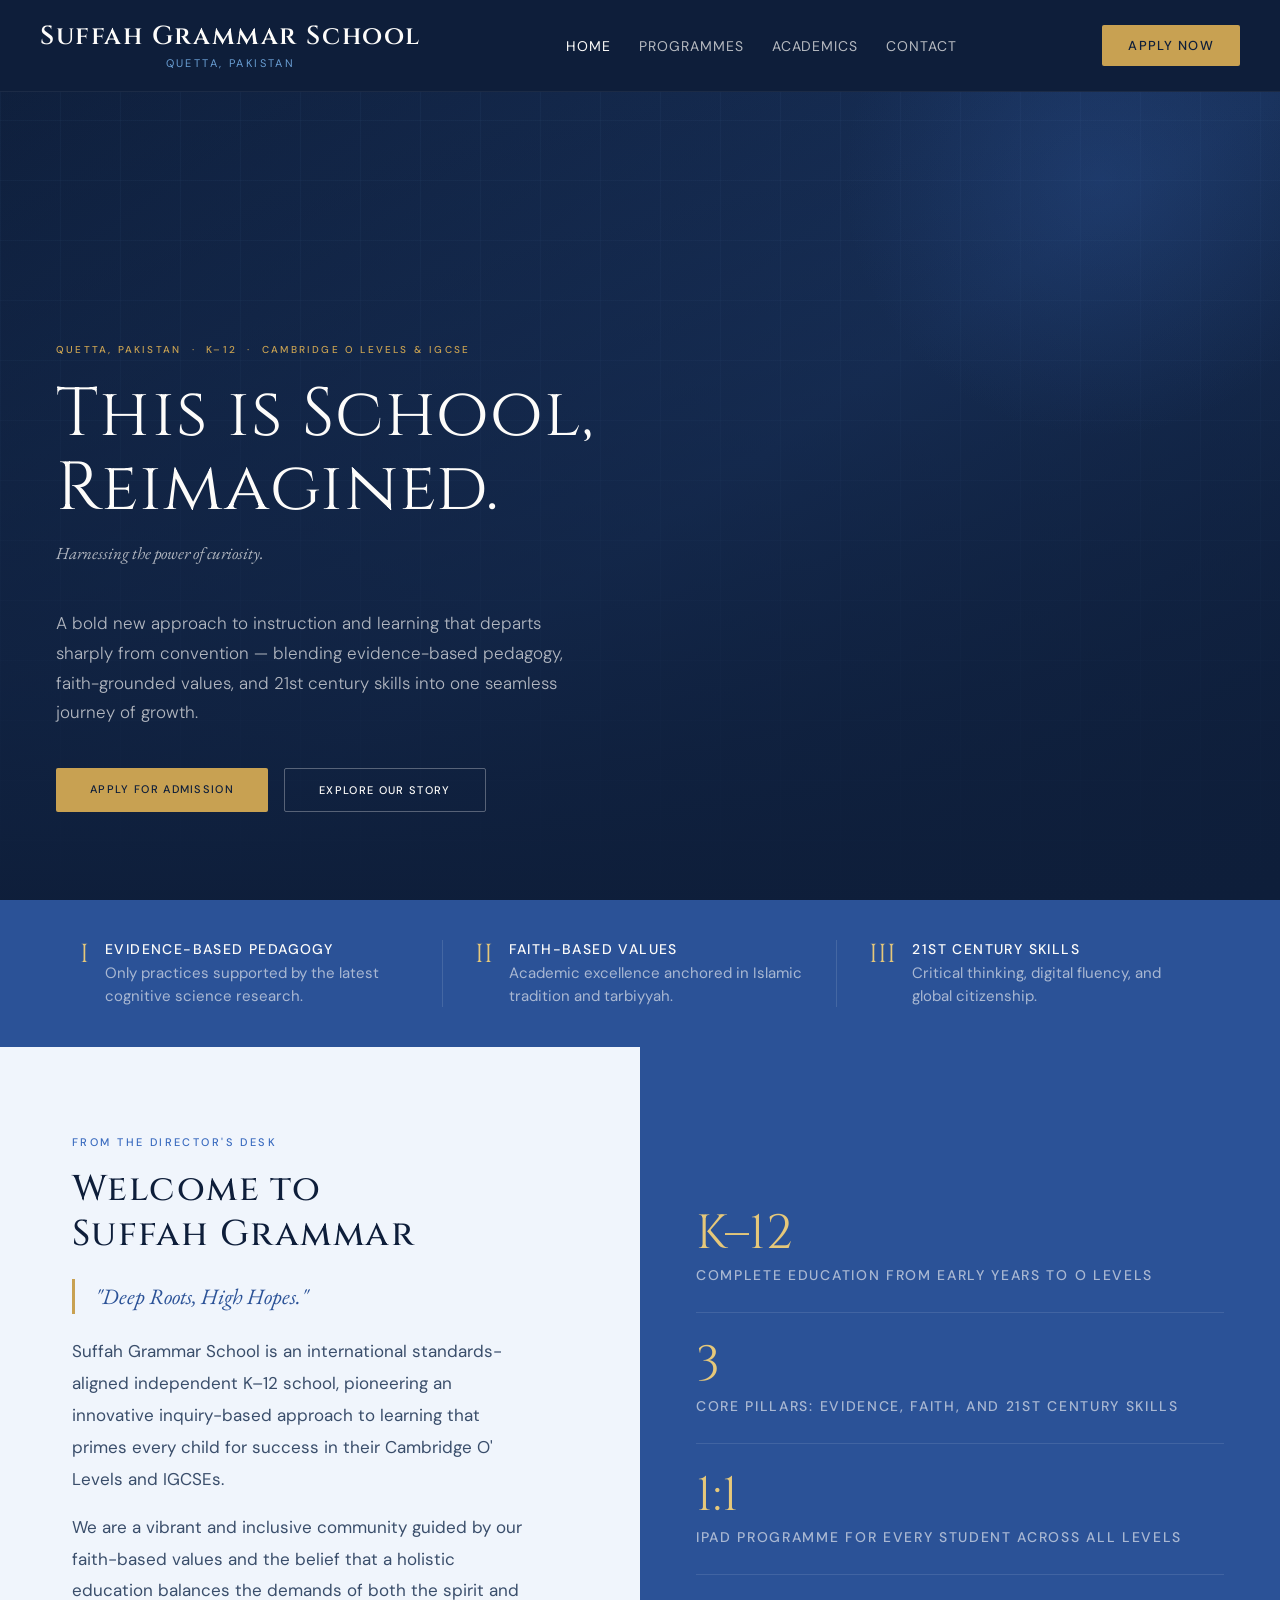
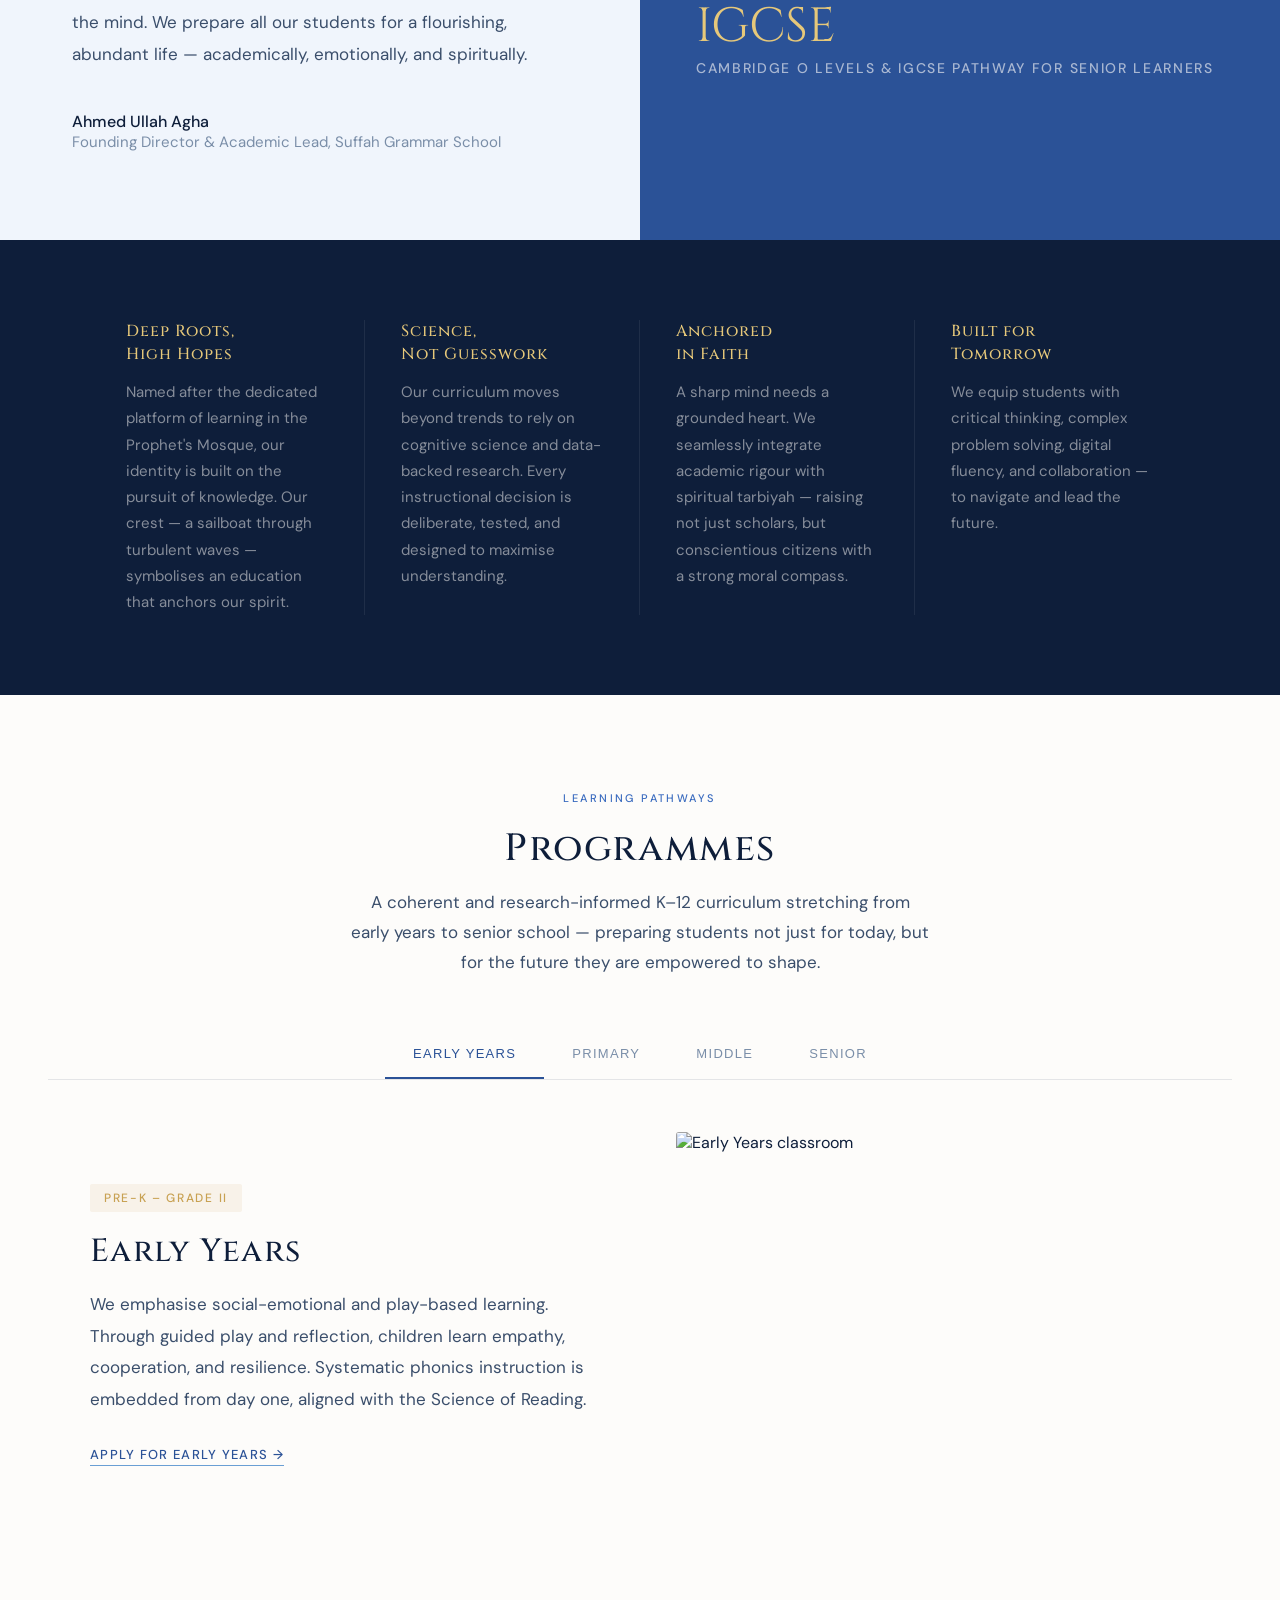
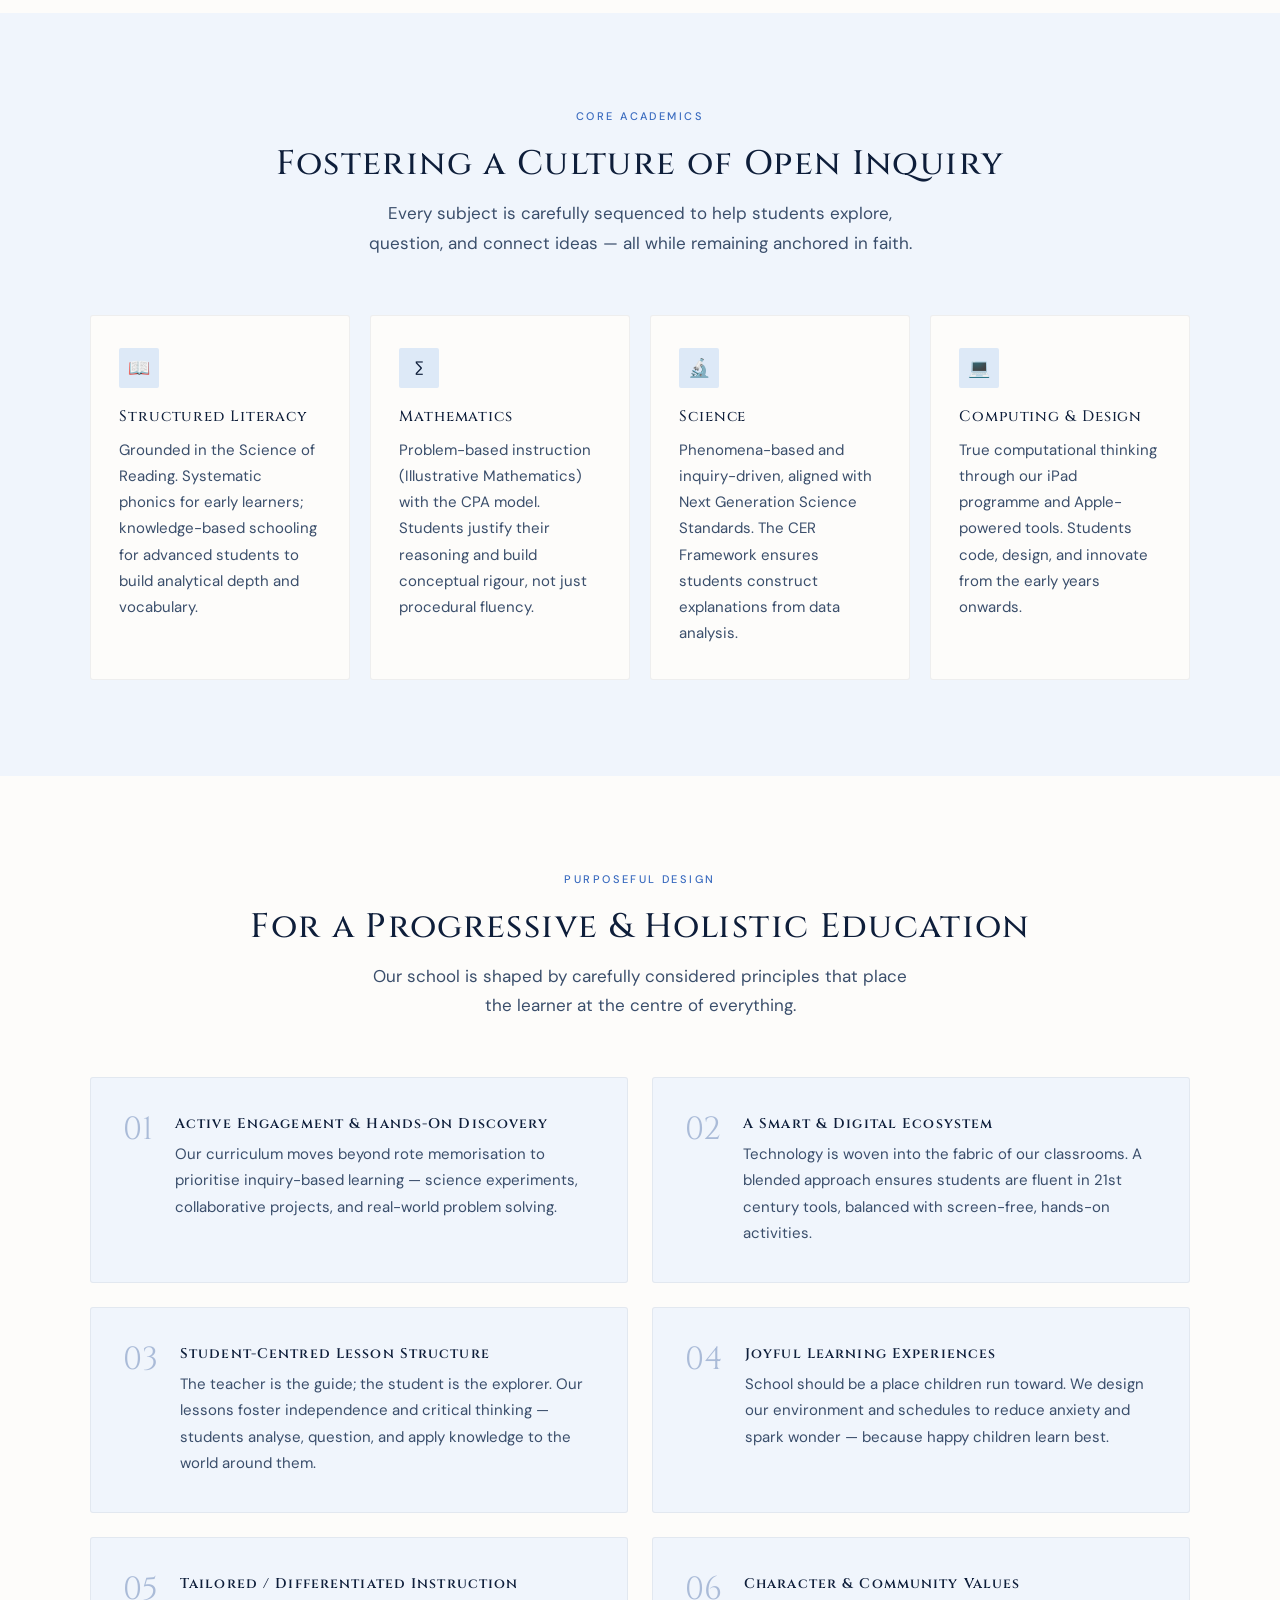
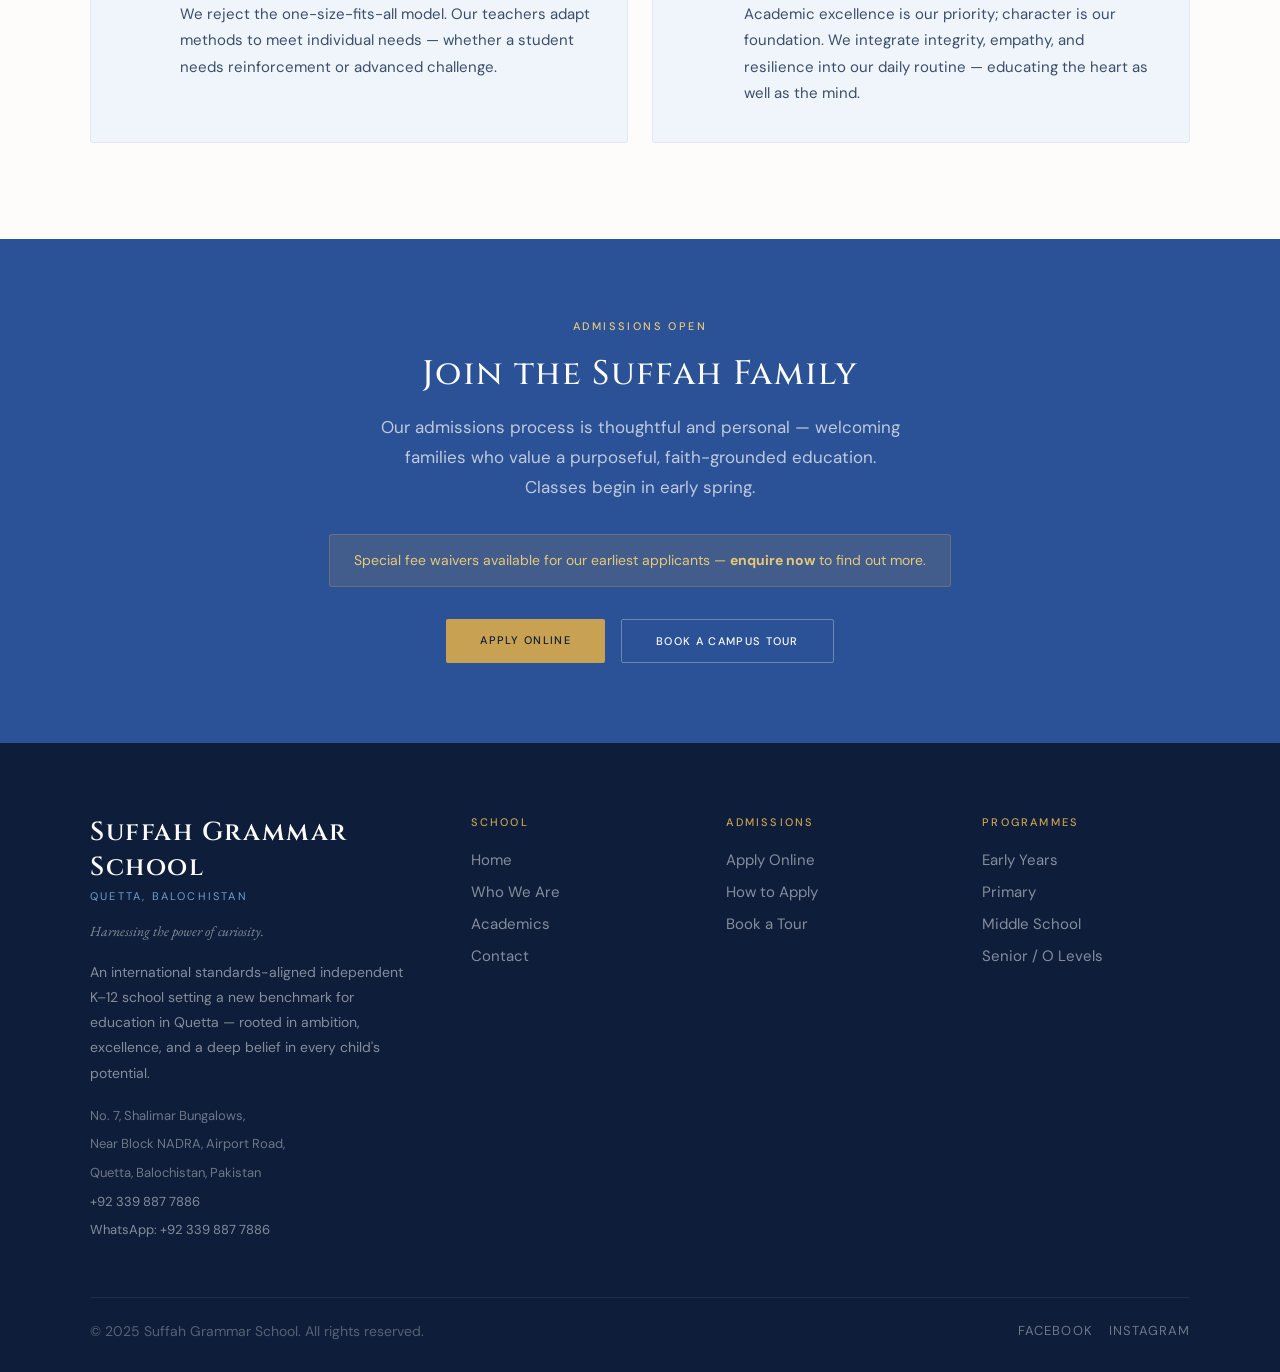
==== index.html @ dab0061e "Add files via upload" ====
<!DOCTYPE html>
<html lang="en">
<head>
  <meta charset="UTF-8"/>
  <meta name="viewport" content="width=device-width, initial-scale=1.0"/>
  <title>Suffah Grammar School | Harnessing the Power of Curiosity</title>
  <link rel="icon" type="image/png" href="images/crest_blue.png"/>
  <link rel="preconnect" href="https://fonts.googleapis.com">
  <link href="https://fonts.googleapis.com/css2?family=Cinzel:wght@400;500;600&family=EB+Garamond:ital,wght@0,400;0,500;1,400&family=DM+Sans:wght@300;400;500&display=swap" rel="stylesheet">
  <style>
    *,*::before,*::after{box-sizing:border-box;margin:0;padding:0}
    :root{
      --navy:#0e1e3a;--blue-dark:#1a3460;--blue-mid:#2b5297;--blue:#3a6bbf;
      --blue-light:#6a9fd4;--blue-pale:#dde9f7;--blue-faint:#f0f5fc;
      --cream:#f7f5f0;--warm-white:#fdfcfa;--text-dark:#0e1e3a;
      --text-mid:#3a4e6b;--text-light:#7a8ea8;--gold:#c8a152;--gold-light:#e6c87a;
      --trajan:'Cinzel',Georgia,serif;--serif:'EB Garamond',Georgia,serif;--sans:'DM Sans',sans-serif;
    }
    html{scroll-behavior:smooth}
    body{font-family:var(--sans);background:var(--warm-white);color:var(--text-dark);overflow-x:hidden}

    /* ── NAV ── */
    nav{
      position:fixed;top:0;left:0;right:0;z-index:200;
      display:flex;align-items:center;justify-content:space-between;
      padding:0 40px;height:92px;
      background:var(--navy);
      border-bottom:1px solid rgba(255,255,255,0.06);
      transition:box-shadow .3s;
    }
    nav.scrolled{box-shadow:0 4px 32px rgba(14,30,58,0.5)}
    .nav-logo{display:flex;align-items:center;text-decoration:none;flex-direction:column;justify-content:center}
    .nav-logo-main{font-family:var(--trajan);font-size:26px;font-weight:600;color:var(--warm-white);letter-spacing:.06em;line-height:1.2}
    .nav-logo-sub{font-family:var(--sans);font-size:11px;font-weight:400;letter-spacing:.22em;text-transform:uppercase;color:var(--blue-light);margin-top:4px}
    .nav-links{display:flex;gap:28px;list-style:none;align-items:center}
    .nav-links a{
      font-size:14px;font-weight:400;letter-spacing:.07em;text-transform:uppercase;
      color:rgba(253,252,250,.7);text-decoration:none;transition:color .2s;
    }
    .nav-links a:hover,.nav-links a.active{color:var(--warm-white)}
    .nav-cta{
      font-size:13px;font-weight:500;letter-spacing:.1em;text-transform:uppercase;
      color:var(--navy);background:var(--gold);padding:12px 26px;
      border-radius:2px;text-decoration:none;transition:background .2s;white-space:nowrap;
    }
    .nav-cta:hover{background:var(--gold-light)}
    .hamburger{display:none;flex-direction:column;gap:5px;cursor:pointer;background:none;border:none;padding:4px}
    .hamburger span{display:block;width:24px;height:1.5px;background:var(--warm-white);transition:all .3s}
    .mobile-menu{
      display:none;position:fixed;top:92px;left:0;right:0;z-index:199;
      background:var(--navy);border-top:1px solid rgba(255,255,255,0.08);
      padding:24px 32px;flex-direction:column;gap:0;
    }
    .mobile-menu.open{display:flex}
    .mobile-menu a{
      font-size:16px;letter-spacing:.08em;text-transform:uppercase;
      color:rgba(253,252,250,.75);text-decoration:none;padding:14px 0;
      border-bottom:1px solid rgba(255,255,255,0.06);transition:color .2s;
    }
    .mobile-menu a:last-child{border-bottom:none;margin-top:16px;color:var(--gold)}
    .mobile-menu a:hover{color:var(--warm-white)}

    /* ── HERO ── */
    .hero{
      height:100vh;min-height:640px;position:relative;
      display:flex;align-items:flex-end;padding:0 56px 88px;
      background:linear-gradient(145deg, #0e1e3a 0%, #1a3460 55%, #0e1e3a 100%);
      overflow:hidden;
    }
    .hero-bg{ display:none; }
    .hero-overlay{
      position:absolute;inset:0;
      background:linear-gradient(to top,rgba(14,30,58,.98) 0%,rgba(14,30,58,.4) 60%,rgba(14,30,58,.1) 100%);
    }
    /* Subtle grid texture replacing the photo */
    .hero::before{
      content:'';position:absolute;inset:0;
      background-image:
        linear-gradient(rgba(106,159,212,.06) 1px, transparent 1px),
        linear-gradient(90deg, rgba(106,159,212,.06) 1px, transparent 1px);
      background-size:60px 60px;
      pointer-events:none;
    }
    .hero-accent{
      position:absolute;top:-80px;right:-80px;width:520px;height:520px;border-radius:50%;
      background:radial-gradient(circle,rgba(58,107,191,.2) 0%,transparent 70%);pointer-events:none;
    }
    .hero-content{position:relative;z-index:2;max-width:820px}
    .hero-tag{
      font-size:10px;font-weight:500;letter-spacing:.22em;text-transform:uppercase;
      color:var(--gold);margin-bottom:22px;display:block;
    }
    .hero h1{
      font-family:var(--trajan);font-size:clamp(34px,6vw,68px);font-weight:400;
      line-height:1.1;color:var(--warm-white);margin-bottom:12px;letter-spacing:.02em;
    }
    .hero-sub{
      font-family:var(--serif);font-size:clamp(17px,2.2vw,24px);
      font-style:italic;color:var(--gold-light);margin-bottom:22px;
    }
    .hero p{
      font-size:17px;font-weight:300;line-height:1.75;
      color:rgba(253,252,250,.68);max-width:520px;margin-bottom:40px;
    }
    .hero-btns{display:flex;gap:16px;flex-wrap:wrap}
    .btn-gold{
      display:inline-block;font-size:11px;font-weight:500;letter-spacing:.12em;text-transform:uppercase;
      color:var(--navy);background:var(--gold);padding:14px 34px;border-radius:2px;
      text-decoration:none;transition:background .2s;
    }
    .btn-gold:hover{background:var(--gold-light)}
    .btn-outline{
      display:inline-block;font-size:11px;font-weight:500;letter-spacing:.12em;text-transform:uppercase;
      color:var(--warm-white);border:1px solid rgba(253,252,250,.3);
      padding:14px 34px;border-radius:2px;text-decoration:none;transition:all .2s;
    }
    .btn-outline:hover{border-color:var(--warm-white);background:rgba(253,252,250,.06)}

    /* ── PILLARS ── */
    .pillars{background:var(--blue-mid);padding:40px 48px;display:grid;grid-template-columns:repeat(3,1fr)}
    .pillar{display:flex;align-items:flex-start;gap:16px;padding:0 32px;border-right:1px solid rgba(255,255,255,.12)}
    .pillar:last-child{border-right:none}
    .pillar-num{font-family:var(--trajan);font-size:26px;color:var(--gold-light);line-height:1;flex-shrink:0;margin-top:2px}
    .pillar-text h4{font-size:14px;font-weight:500;letter-spacing:.1em;text-transform:uppercase;color:var(--warm-white);margin-bottom:4px}
    .pillar-text p{font-size:15px;color:rgba(253,252,250,.6);line-height:1.5}

    /* ── WELCOME ── */
    .welcome{display:grid;grid-template-columns:1fr 1fr}
    .welcome-text{background:var(--blue-faint);padding:88px 72px;display:flex;flex-direction:column;justify-content:center}
    .section-label{font-size:11px;letter-spacing:.22em;text-transform:uppercase;color:var(--blue);font-weight:500;margin-bottom:18px;display:block}
    .welcome-text h2{font-family:var(--trajan);font-size:clamp(22px,2.8vw,36px);font-weight:500;line-height:1.25;color:var(--navy);margin-bottom:22px;letter-spacing:.04em}
    .welcome-text blockquote{font-family:var(--serif);font-size:22px;font-style:italic;color:var(--blue-mid);line-height:1.6;border-left:3px solid var(--gold);padding-left:20px;margin-bottom:22px}
    .welcome-text p{font-size:17px;line-height:1.88;color:var(--text-mid);max-width:460px;margin-bottom:16px}
    .sig{margin-top:24px;font-size:15px;color:var(--text-light)}
    .sig strong{color:var(--navy);font-weight:500;display:block;font-size:16px}
    .welcome-img{
      background: var(--blue-mid);
      min-height:520px;
      display:flex;flex-direction:column;justify-content:center;padding:72px 56px;
      gap:0;
    }
    .welcome-stat{padding:28px 0;border-bottom:1px solid rgba(255,255,255,.1)}
    .welcome-stat:last-child{border-bottom:none}
    .welcome-stat-num{font-family:var(--trajan);font-size:48px;font-weight:400;color:var(--gold-light);line-height:1;margin-bottom:8px}
    .welcome-stat-label{font-size:14px;letter-spacing:.12em;text-transform:uppercase;font-weight:500;color:rgba(253,252,250,.6)}

    /* ── VISION ── */
    .vision-strip{background:var(--navy);padding:80px 48px}
    .vision-inner{max-width:1100px;margin:0 auto;display:grid;grid-template-columns:repeat(4,1fr)}
    .vision-card{padding:0 36px;border-right:1px solid rgba(255,255,255,.07)}
    .vision-card:last-child{border-right:none}
    .vision-card h3{font-family:var(--trajan);font-size:16px;font-weight:500;color:var(--gold-light);letter-spacing:.06em;margin-bottom:14px;line-height:1.4}
    .vision-card p{font-size:15px;color:rgba(253,252,250,.5);line-height:1.75}

    /* ── PROGRAMMES ── */
    .programmes{background:var(--warm-white);padding:96px 48px}
    .programmes-header{text-align:center;margin-bottom:52px}
    .programmes-header h2{font-family:var(--trajan);font-size:clamp(24px,3.5vw,38px);font-weight:500;color:var(--navy);margin-bottom:14px;letter-spacing:.04em}
    .programmes-header p{font-size:17px;color:var(--text-mid);max-width:580px;margin:0 auto;line-height:1.75}
    .prog-tabs{display:flex;justify-content:center;margin-bottom:52px;border-bottom:1px solid rgba(14,30,58,.1)}
    .prog-tab{
      font-size:13px;letter-spacing:.1em;text-transform:uppercase;font-weight:500;
      padding:16px 28px;cursor:pointer;color:var(--text-light);
      border-bottom:2px solid transparent;transition:all .2s;
      background:none;border-top:none;border-left:none;border-right:none;
    }
    .prog-tab:hover{color:var(--blue-mid)}
    .prog-tab.active{color:var(--blue-mid);border-bottom-color:var(--blue-mid)}
    .prog-panels{max-width:1100px;margin:0 auto}
    .prog-panel{display:none;grid-template-columns:1fr 1fr;gap:72px;align-items:center}
    .prog-panel.active{display:grid;animation:fadeIn .4s ease}
    @keyframes fadeIn{from{opacity:0;transform:translateY(14px)}to{opacity:1;transform:none}}
    .age-tag{display:inline-block;font-size:12px;letter-spacing:.14em;text-transform:uppercase;color:var(--gold);font-weight:500;background:rgba(200,161,82,.1);padding:6px 14px;border-radius:2px;margin-bottom:18px}
    .prog-info h3{font-family:var(--trajan);font-size:32px;font-weight:500;color:var(--navy);margin-bottom:16px;letter-spacing:.04em}
    .prog-info p{font-size:17px;line-height:1.85;color:var(--text-mid);margin-bottom:28px}
    .prog-info a{font-size:13px;letter-spacing:.1em;text-transform:uppercase;font-weight:500;color:var(--blue-mid);text-decoration:none;border-bottom:1px solid var(--blue-light);padding-bottom:2px;transition:color .2s}
    .prog-info a:hover{color:var(--navy)}
    .prog-img{border-radius:3px;overflow:hidden;aspect-ratio:4/3}
    .prog-img img{width:100%;height:100%;object-fit:cover;transition:transform .6s}
    .prog-img:hover img{transform:scale(1.04)}

    /* ── ACADEMICS ── */
    .academics{background:var(--blue-faint);padding:96px 48px}
    .section-header{text-align:center;margin-bottom:56px}
    .section-header h2{font-family:var(--trajan);font-size:clamp(22px,3vw,34px);font-weight:500;color:var(--navy);margin-bottom:12px;letter-spacing:.04em}
    .section-header p{font-size:17px;color:var(--text-mid);max-width:560px;margin:0 auto;line-height:1.75}
    .acad-grid{display:grid;grid-template-columns:repeat(4,1fr);gap:20px;max-width:1100px;margin:0 auto}
    .acad-card{background:var(--warm-white);border-radius:3px;padding:32px 28px;border:1px solid rgba(14,30,58,.06);transition:transform .3s,box-shadow .3s}
    .acad-card:hover{transform:translateY(-4px);box-shadow:0 12px 36px rgba(14,30,58,.08)}
    .acad-icon{width:40px;height:40px;border-radius:2px;background:var(--blue-pale);display:flex;align-items:center;justify-content:center;margin-bottom:18px;font-size:18px}
    .acad-card h4{font-family:var(--trajan);font-size:15px;font-weight:500;color:var(--navy);margin-bottom:10px;letter-spacing:.06em}
    .acad-card p{font-size:15px;line-height:1.75;color:var(--text-mid)}

    /* ── DESIGN PILLARS ── */
    .design-pillars{background:var(--warm-white);padding:96px 48px}
    .dp-grid{display:grid;grid-template-columns:repeat(2,1fr);gap:24px;max-width:1100px;margin:0 auto}
    .dp-card{background:var(--blue-faint);border-radius:3px;padding:36px 32px;display:flex;gap:22px;align-items:flex-start;border:1px solid rgba(14,30,58,.06)}
    .dp-num{font-family:var(--trajan);font-size:32px;font-weight:400;color:var(--blue-mid);line-height:1;flex-shrink:0;opacity:.35}
    .dp-card h4{font-family:var(--trajan);font-size:14px;font-weight:600;color:var(--navy);margin-bottom:8px;letter-spacing:.08em}
    .dp-card p{font-size:15px;line-height:1.75;color:var(--text-mid)}

    /* ── ADMISSIONS CTA ── */
    .admissions-cta{background:var(--blue-mid);padding:80px 48px;text-align:center}
    .admissions-cta h2{font-family:var(--trajan);font-size:clamp(22px,3vw,34px);font-weight:500;color:var(--warm-white);margin-bottom:16px;letter-spacing:.04em}
    .admissions-cta p{font-size:17px;color:rgba(253,252,250,.7);max-width:520px;margin:0 auto 32px;line-height:1.75}
    .adm-promo{display:inline-block;background:rgba(200,161,82,.15);border:1px solid rgba(200,161,82,.3);border-radius:3px;padding:14px 24px;margin-bottom:32px;font-size:14px;color:var(--gold-light);line-height:1.6}
    .cta-buttons{display:flex;gap:16px;justify-content:center;flex-wrap:wrap}

    /* ── FOOTER ── */
    footer{background:var(--navy);color:var(--warm-white);padding:72px 48px 32px}
    .footer-top{display:grid;grid-template-columns:1.6fr 1fr 1fr 1fr;gap:48px;max-width:1100px;margin:0 auto 52px}
    .footer-logo{margin-bottom:16px}
    .footer-logo img{height:72px;mix-blend-mode:screen}
    .footer-tagline{font-family:var(--serif);font-size:14px;font-style:italic;color:var(--gold-light);margin-bottom:16px}
    .footer-brand p{font-size:14px;line-height:1.8;color:rgba(253,252,250,.5);margin-bottom:16px}
    .contact-info{font-size:13px;color:rgba(253,252,250,.4);line-height:2.2}
    .contact-info a{color:rgba(253,252,250,.5);text-decoration:none;transition:color .2s}
    .contact-info a:hover{color:var(--warm-white)}
    .footer-col h4{font-size:11px;letter-spacing:.2em;text-transform:uppercase;font-weight:500;color:var(--gold);margin-bottom:20px}
    .footer-col ul{list-style:none}
    .footer-col li{margin-bottom:10px}
    .footer-col a{font-size:15px;color:rgba(253,252,250,.5);text-decoration:none;transition:color .2s}
    .footer-col li{margin-bottom:11px}
    .footer-bottom p{font-size:14px;color:rgba(253,252,250,.3)}
    .footer-col a:hover{color:var(--warm-white)}
    .footer-bottom{max-width:1100px;margin:0 auto;border-top:1px solid rgba(253,252,250,.07);padding-top:24px;display:flex;justify-content:space-between;align-items:center}
    .footer-bottom p{font-size:14px;color:rgba(253,252,250,.3)}
    .social-links{display:flex;gap:16px}
    .social-links a{font-size:13px;letter-spacing:.08em;text-transform:uppercase;color:rgba(253,252,250,.4);text-decoration:none;transition:color .2s}
    .social-links a:hover{color:var(--warm-white)}

    /* ── MOBILE ── */
    @media(max-width:960px){
      nav{padding:0 24px}
      .nav-links,.nav-cta{display:none}
      .hamburger{display:flex}
      .hero{padding:0 28px 64px}
      .pillars{grid-template-columns:1fr;gap:24px;padding:40px 28px}
      .pillar{border-right:none;border-bottom:1px solid rgba(255,255,255,.1);padding:0 0 24px}
      .pillar:last-child{border-bottom:none;padding-bottom:0}
      .welcome{grid-template-columns:1fr}
      .welcome-img{min-height:320px}
      .welcome-text{padding:56px 32px}
      .vision-inner{grid-template-columns:1fr 1fr;gap:32px}
      .vision-card{border-right:none;padding:0;margin-bottom:24px}
      .acad-grid{grid-template-columns:repeat(2,1fr)}
      .dp-grid{grid-template-columns:1fr}
      .prog-panel.active{grid-template-columns:1fr}
      .news-grid{grid-template-columns:1fr}
      .footer-top{grid-template-columns:1fr 1fr;gap:32px}
      .spotlight-header{flex-direction:column;align-items:flex-start;gap:10px}
      .spotlight-header p{text-align:left}
      .programmes,.academics,.design-pillars,.admissions-cta,.spotlight{padding:64px 24px}
    }
    @media(max-width:600px){
      .acad-grid,.vision-inner,.footer-top{grid-template-columns:1fr}
      .hero h1{font-size:34px}
    }
  </style>
</head>
<body>

<nav id="main-nav">
  <a class="nav-logo" href="index.html">
    <span class="nav-logo-main">Suffah Grammar School</span>
    <span class="nav-logo-sub">Quetta, Pakistan</span>
  </a>
  <ul class="nav-links">
    <li><a href="index.html" class="active">Home</a></li>
    <li><a href="index.html#programmes">Programmes</a></li>
    <li><a href="index.html#academics">Academics</a></li>
    <li><a href="contact.html">Contact</a></li>
  </ul>
  <a href="apply.html" class="nav-cta">Apply Now</a>
  <button class="hamburger" id="hamburger" aria-label="Menu">
    <span></span><span></span><span></span>
  </button>
</nav>

<div class="mobile-menu" id="mobile-menu">
  <a href="index.html">Home</a>
  <a href="index.html#programmes">Programmes</a>
  <a href="index.html#academics">Academics</a>
  <a href="contact.html">Contact Us</a>
  <a href="apply.html">Apply Now →</a>
</div>

<!-- HERO -->
<section class="hero">
  <div class="hero-bg"></div>
  <div class="hero-overlay"></div>
  <div class="hero-accent"></div>
  <div class="hero-content">
    <span class="hero-tag">Quetta, Pakistan &nbsp;·&nbsp; K–12 &nbsp;·&nbsp; Cambridge O Levels &amp; IGCSE</span>
    <h1>This is School,<br>Reimagined.</h1>
    <p class="hero-sub">Harnessing the power of curiosity.</p>
    <p>A bold new approach to instruction and learning that departs sharply from convention — blending evidence-based pedagogy, faith-grounded values, and 21st century skills into one seamless journey of growth.</p>
    <div class="hero-btns">
      <a href="apply.html" class="btn-gold">Apply for Admission</a>
      <a href="#about" class="btn-outline">Explore Our Story</a>
    </div>
  </div>
</section>

<!-- PILLARS -->
<div class="pillars">
  <div class="pillar">
    <span class="pillar-num">I</span>
    <div class="pillar-text">
      <h4>Evidence-Based Pedagogy</h4>
      <p>Only practices supported by the latest cognitive science research.</p>
    </div>
  </div>
  <div class="pillar">
    <span class="pillar-num">II</span>
    <div class="pillar-text">
      <h4>Faith-Based Values</h4>
      <p>Academic excellence anchored in Islamic tradition and tarbiyyah.</p>
    </div>
  </div>
  <div class="pillar">
    <span class="pillar-num">III</span>
    <div class="pillar-text">
      <h4>21st Century Skills</h4>
      <p>Critical thinking, digital fluency, and global citizenship.</p>
    </div>
  </div>
</div>

<!-- WELCOME -->
<section class="welcome" id="about">
  <div class="welcome-text">
    <span class="section-label">From the Director's Desk</span>
    <h2>Welcome to<br>Suffah Grammar</h2>
    <blockquote>"Deep Roots, High Hopes."</blockquote>
    <p>Suffah Grammar School is an international standards-aligned independent K–12 school, pioneering an innovative inquiry-based approach to learning that primes every child for success in their Cambridge O' Levels and IGCSEs.</p>
    <p>We are a vibrant and inclusive community guided by our faith-based values and the belief that a holistic education balances the demands of both the spirit and the mind. We prepare all our students for a flourishing, abundant life — academically, emotionally, and spiritually.</p>
    <div class="sig">
      <strong>Ahmed Ullah Agha</strong>
      Founding Director &amp; Academic Lead, Suffah Grammar School
    </div>
  </div>
  <div class="welcome-img">
    <div class="welcome-stat">
      <div class="welcome-stat-num">K–12</div>
      <div class="welcome-stat-label">Complete education from Early Years to O Levels</div>
    </div>
    <div class="welcome-stat">
      <div class="welcome-stat-num">3</div>
      <div class="welcome-stat-label">Core pillars: evidence, faith, and 21st century skills</div>
    </div>
    <div class="welcome-stat">
      <div class="welcome-stat-num">1:1</div>
      <div class="welcome-stat-label">iPad programme for every student across all levels</div>
    </div>
    <div class="welcome-stat">
      <div class="welcome-stat-num">IGCSE</div>
      <div class="welcome-stat-label">Cambridge O Levels &amp; IGCSE pathway for senior learners</div>
    </div>
  </div>
</section>

<!-- VISION -->
<section class="vision-strip">
  <div class="vision-inner">
    <div class="vision-card">
      <h3>Deep Roots,<br>High Hopes</h3>
      <p>Named after the dedicated platform of learning in the Prophet's Mosque, our identity is built on the pursuit of knowledge. Our crest — a sailboat through turbulent waves — symbolises an education that anchors our spirit.</p>
    </div>
    <div class="vision-card">
      <h3>Science,<br>Not Guesswork</h3>
      <p>Our curriculum moves beyond trends to rely on cognitive science and data-backed research. Every instructional decision is deliberate, tested, and designed to maximise understanding.</p>
    </div>
    <div class="vision-card">
      <h3>Anchored<br>in Faith</h3>
      <p>A sharp mind needs a grounded heart. We seamlessly integrate academic rigour with spiritual tarbiyah — raising not just scholars, but conscientious citizens with a strong moral compass.</p>
    </div>
    <div class="vision-card">
      <h3>Built for<br>Tomorrow</h3>
      <p>We equip students with critical thinking, complex problem solving, digital fluency, and collaboration — to navigate and lead the future.</p>
    </div>
  </div>
</section>

<!-- PROGRAMMES -->
<section class="programmes" id="programmes">
  <div class="programmes-header">
    <span class="section-label">Learning Pathways</span>
    <h2>Programmes</h2>
    <p>A coherent and research-informed K–12 curriculum stretching from early years to senior school — preparing students not just for today, but for the future they are empowered to shape.</p>
  </div>
  <div class="prog-tabs">
    <button class="prog-tab active" onclick="showProg(0)">Early Years</button>
    <button class="prog-tab" onclick="showProg(1)">Primary</button>
    <button class="prog-tab" onclick="showProg(2)">Middle</button>
    <button class="prog-tab" onclick="showProg(3)">Senior</button>
  </div>
  <div class="prog-panels">
    <div class="prog-panel active">
      <div class="prog-info">
        <span class="age-tag">Pre-K – Grade II</span>
        <h3>Early Years</h3>
        <p>We emphasise social-emotional and play-based learning. Through guided play and reflection, children learn empathy, cooperation, and resilience. Systematic phonics instruction is embedded from day one, aligned with the Science of Reading.</p>
        <a href="apply.html">Apply for Early Years →</a>
      </div>
      <div class="prog-img"><img src="https://images.unsplash.com/photo-1503676260728-1c00da094a0b?w=800&q=80" alt="Early Years classroom" loading="lazy"/></div>
    </div>
    <div class="prog-panel">
      <div class="prog-info">
        <span class="age-tag">Grades III – V</span>
        <h3>Primary</h3>
        <p>Students engage with rich literature, stories, poetry, and nonfiction. The Concrete–Pictorial–Abstract model builds deep mathematical understanding. In science, learners investigate real-world phenomena using the CER framework — they don't just learn science, they do science.</p>
        <a href="apply.html">Apply for Primary →</a>
      </div>
      <div class="prog-img"><img src="https://images.unsplash.com/photo-1481627834876-b7833e8f5570?w=800&q=80" alt="School library" loading="lazy"/></div>
    </div>
    <div class="prog-panel">
      <div class="prog-info">
        <span class="age-tag">Grades VI – VIII</span>
        <h3>Middle</h3>
        <p>Students dive into robotics, coding, and emerging digital skills. Our Quranic Arabic programme connects learners deeply with the language of revelation — not just reading, but understanding and reflecting. Tarbiyyah nurtures character and spiritual growth throughout.</p>
        <a href="apply.html">Apply for Middle School →</a>
      </div>
      <div class="prog-img"><img src="https://images.unsplash.com/photo-1580582932707-520aed937b7b?w=800&q=80" alt="Middle school classroom" loading="lazy"/></div>
    </div>
    <div class="prog-panel">
      <div class="prog-info">
        <span class="age-tag">Grades IX – XI · O Levels / IGCSE</span>
        <h3>Senior</h3>
        <p>Shaping visionary leaders prepared for Cambridge O' Levels and IGCSEs. From Model UN and debating to art, theatre, and science competitions — every student has the chance to discover what they're capable of.</p>
        <a href="apply.html">Apply for Senior School →</a>
      </div>
      <div class="prog-img"><img src="https://images.unsplash.com/photo-1588072432836-e10032774350?w=800&q=80" alt="Senior student with iPad" loading="lazy"/></div>
    </div>
  </div>
</section>

<!-- ACADEMICS -->
<section class="academics" id="academics">
  <div class="section-header">
    <span class="section-label">Core Academics</span>
    <h2>Fostering a Culture of Open Inquiry</h2>
    <p>Every subject is carefully sequenced to help students explore, question, and connect ideas — all while remaining anchored in faith.</p>
  </div>
  <div class="acad-grid">
    <div class="acad-card">
      <div class="acad-icon">📖</div>
      <h4>Structured Literacy</h4>
      <p>Grounded in the Science of Reading. Systematic phonics for early learners; knowledge-based schooling for advanced students to build analytical depth and vocabulary.</p>
    </div>
    <div class="acad-card">
      <div class="acad-icon">∑</div>
      <h4>Mathematics</h4>
      <p>Problem-based instruction (Illustrative Mathematics) with the CPA model. Students justify their reasoning and build conceptual rigour, not just procedural fluency.</p>
    </div>
    <div class="acad-card">
      <div class="acad-icon">🔬</div>
      <h4>Science</h4>
      <p>Phenomena-based and inquiry-driven, aligned with Next Generation Science Standards. The CER Framework ensures students construct explanations from data analysis.</p>
    </div>
    <div class="acad-card">
      <div class="acad-icon">💻</div>
      <h4>Computing &amp; Design</h4>
      <p>True computational thinking through our iPad programme and Apple-powered tools. Students code, design, and innovate from the early years onwards.</p>
    </div>
  </div>
</section>

<!-- DESIGN PILLARS -->
<section class="design-pillars">
  <div class="section-header">
    <span class="section-label">Purposeful Design</span>
    <h2>For a Progressive &amp; Holistic Education</h2>
    <p>Our school is shaped by carefully considered principles that place the learner at the centre of everything.</p>
  </div>
  <div class="dp-grid">
    <div class="dp-card"><div class="dp-num">01</div><div><h4>Active Engagement &amp; Hands-On Discovery</h4><p>Our curriculum moves beyond rote memorisation to prioritise inquiry-based learning — science experiments, collaborative projects, and real-world problem solving.</p></div></div>
    <div class="dp-card"><div class="dp-num">02</div><div><h4>A Smart &amp; Digital Ecosystem</h4><p>Technology is woven into the fabric of our classrooms. A blended approach ensures students are fluent in 21st century tools, balanced with screen-free, hands-on activities.</p></div></div>
    <div class="dp-card"><div class="dp-num">03</div><div><h4>Student-Centred Lesson Structure</h4><p>The teacher is the guide; the student is the explorer. Our lessons foster independence and critical thinking — students analyse, question, and apply knowledge to the world around them.</p></div></div>
    <div class="dp-card"><div class="dp-num">04</div><div><h4>Joyful Learning Experiences</h4><p>School should be a place children run toward. We design our environment and schedules to reduce anxiety and spark wonder — because happy children learn best.</p></div></div>
    <div class="dp-card"><div class="dp-num">05</div><div><h4>Tailored / Differentiated Instruction</h4><p>We reject the one-size-fits-all model. Our teachers adapt methods to meet individual needs — whether a student needs reinforcement or advanced challenge.</p></div></div>
    <div class="dp-card"><div class="dp-num">06</div><div><h4>Character &amp; Community Values</h4><p>Academic excellence is our priority; character is our foundation. We integrate integrity, empathy, and resilience into our daily routine — educating the heart as well as the mind.</p></div></div>
  </div>
</section>

<!-- ADMISSIONS CTA -->
<section class="admissions-cta">
  <span class="section-label" style="color:var(--gold-light)">Admissions Open</span>
  <h2>Join the Suffah Family</h2>
  <p>Our admissions process is thoughtful and personal — welcoming families who value a purposeful, faith-grounded education. Classes begin in early spring.</p>
  <div class="adm-promo">Special fee waivers available for our earliest applicants — <strong>enquire now</strong> to find out more.</div>
  <div class="cta-buttons">
    <a href="apply.html" class="btn-gold">Apply Online</a>
    <a href="contact.html" class="btn-outline">Book a Campus Tour</a>
  </div>
</section>

<!-- FOOTER -->
<footer id="contact">
  <div class="footer-top">
    <div class="footer-brand">
      <div style="font-family:var(--trajan);font-size:26px;font-weight:600;color:var(--warm-white);letter-spacing:.06em;margin-bottom:4px">Suffah Grammar School</div>
      <div style="font-family:var(--sans);font-size:11px;letter-spacing:.2em;text-transform:uppercase;color:var(--blue-light);margin-bottom:16px">Quetta, Balochistan</div>
      <p class="footer-tagline">Harnessing the power of curiosity.</p>
      <p>An international standards-aligned independent K–12 school setting a new benchmark for education in Quetta — rooted in ambition, excellence, and a deep belief in every child's potential.</p>
      <div class="contact-info">
        <div>No. 7, Shalimar Bungalows,</div>
        <div>Near Block NADRA, Airport Road,</div>
        <div>Quetta, Balochistan, Pakistan</div>
        <div><a href="tel:+923398877886">+92 339 887 7886</a></div>
        <div><a href="https://wa.me/923398877886">WhatsApp: +92 339 887 7886</a></div>
      </div>
    </div>
    <div class="footer-col">
      <h4>School</h4>
      <ul>
        <li><a href="index.html">Home</a></li>
        <li><a href="index.html#about">Who We Are</a></li>
        <li><a href="index.html#academics">Academics</a></li>
        <li><a href="contact.html">Contact</a></li>
      </ul>
    </div>
    <div class="footer-col">
      <h4>Admissions</h4>
      <ul>
        <li><a href="apply.html">Apply Online</a></li>
        <li><a href="apply.html#process">How to Apply</a></li>
        <li><a href="contact.html">Book a Tour</a></li>
      </ul>
    </div>
    <div class="footer-col">
      <h4>Programmes</h4>
      <ul>
        <li><a href="index.html#programmes">Early Years</a></li>
        <li><a href="index.html#programmes">Primary</a></li>
        <li><a href="index.html#programmes">Middle School</a></li>
        <li><a href="index.html#programmes">Senior / O Levels</a></li>
      </ul>
    </div>
  </div>
  <div class="footer-bottom">
    <p>&#169; 2025 Suffah Grammar School. All rights reserved.</p>
    <div class="social-links">
      <a href="https://www.facebook.com/731927980005603" target="_blank" rel="noopener">Facebook</a>
      <a href="https://www.instagram.com/suffahgrammar" target="_blank" rel="noopener">Instagram</a>
    </div>
  </div>
</footer>

<script>
  window.addEventListener('scroll',()=>{
    document.getElementById('main-nav').classList.toggle('scrolled',window.scrollY>40);
  });
  function showProg(i){
    document.querySelectorAll('.prog-tab').forEach((t,idx)=>t.classList.toggle('active',idx===i));
    document.querySelectorAll('.prog-panel').forEach((p,idx)=>p.classList.toggle('active',idx===i));
  }
  document.getElementById('hamburger').addEventListener('click',()=>{
    document.getElementById('mobile-menu').classList.toggle('open');
  });
</script>
</body>
</html>
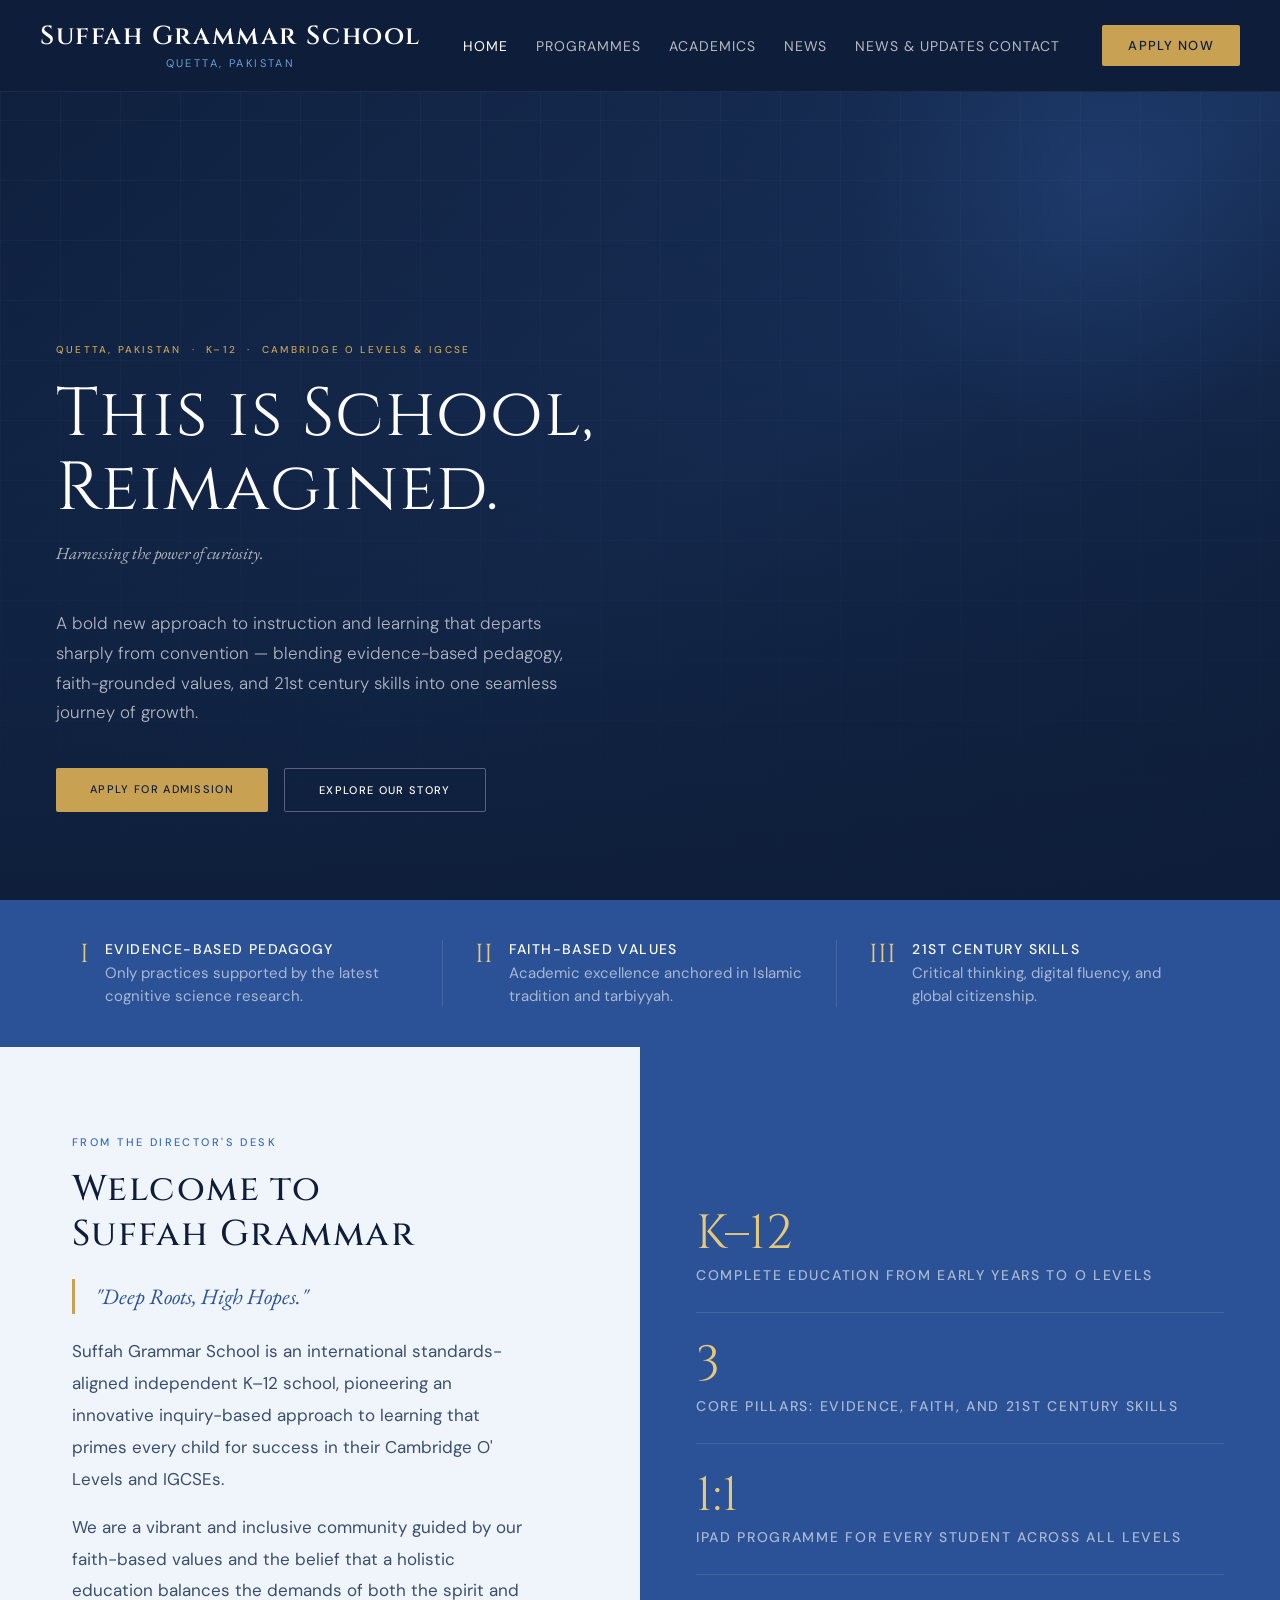
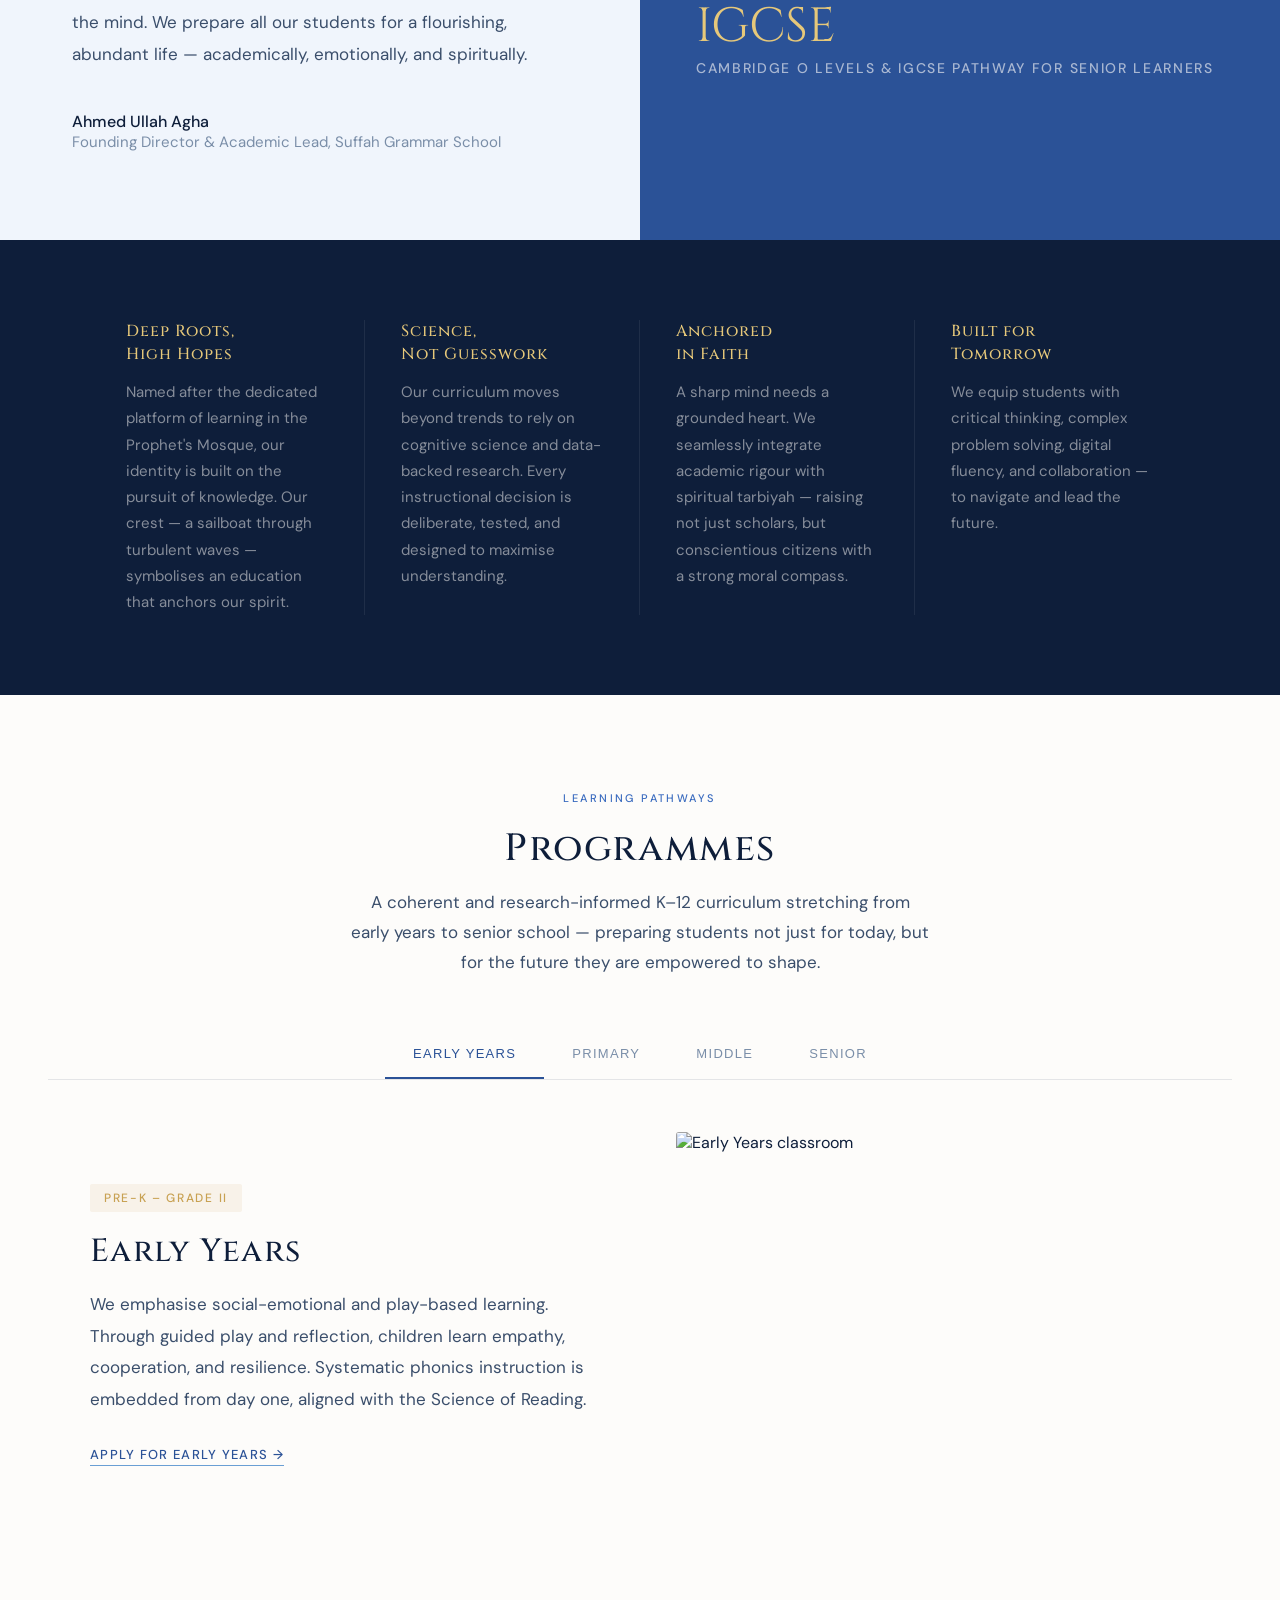
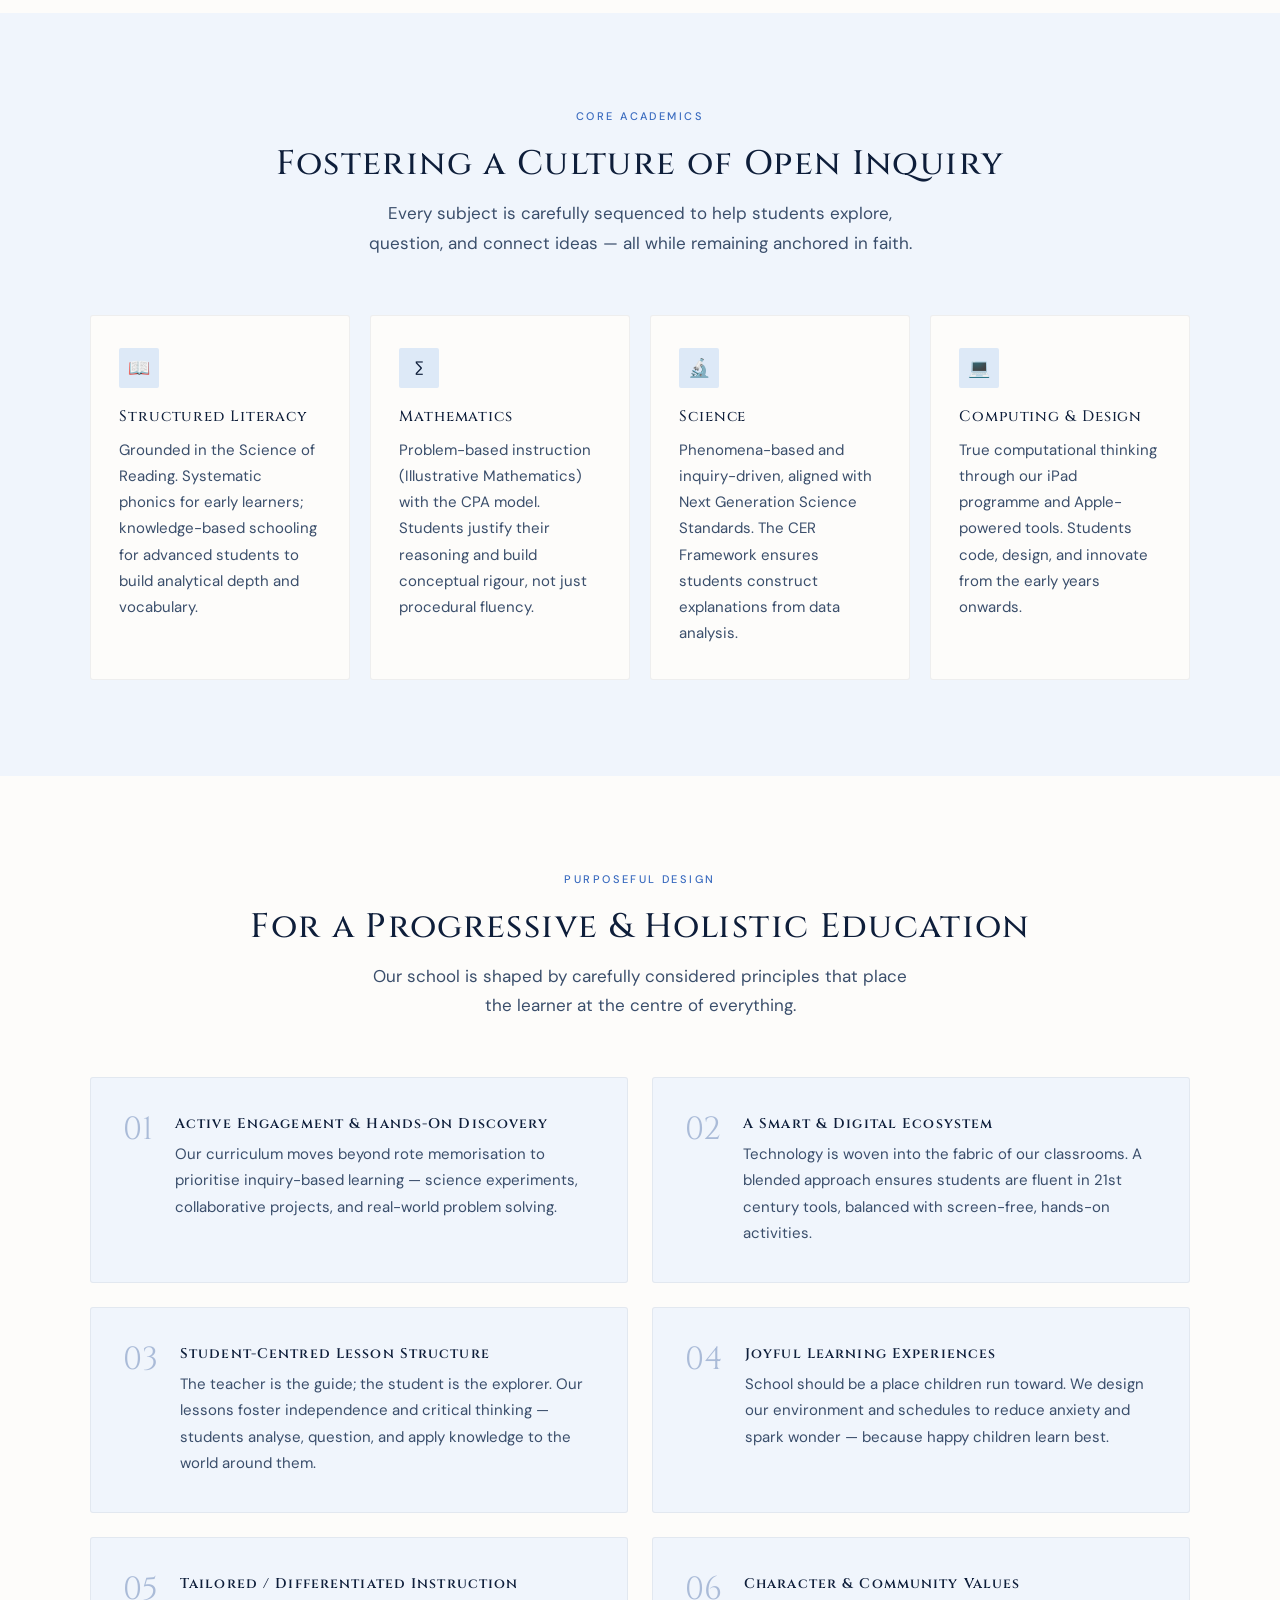
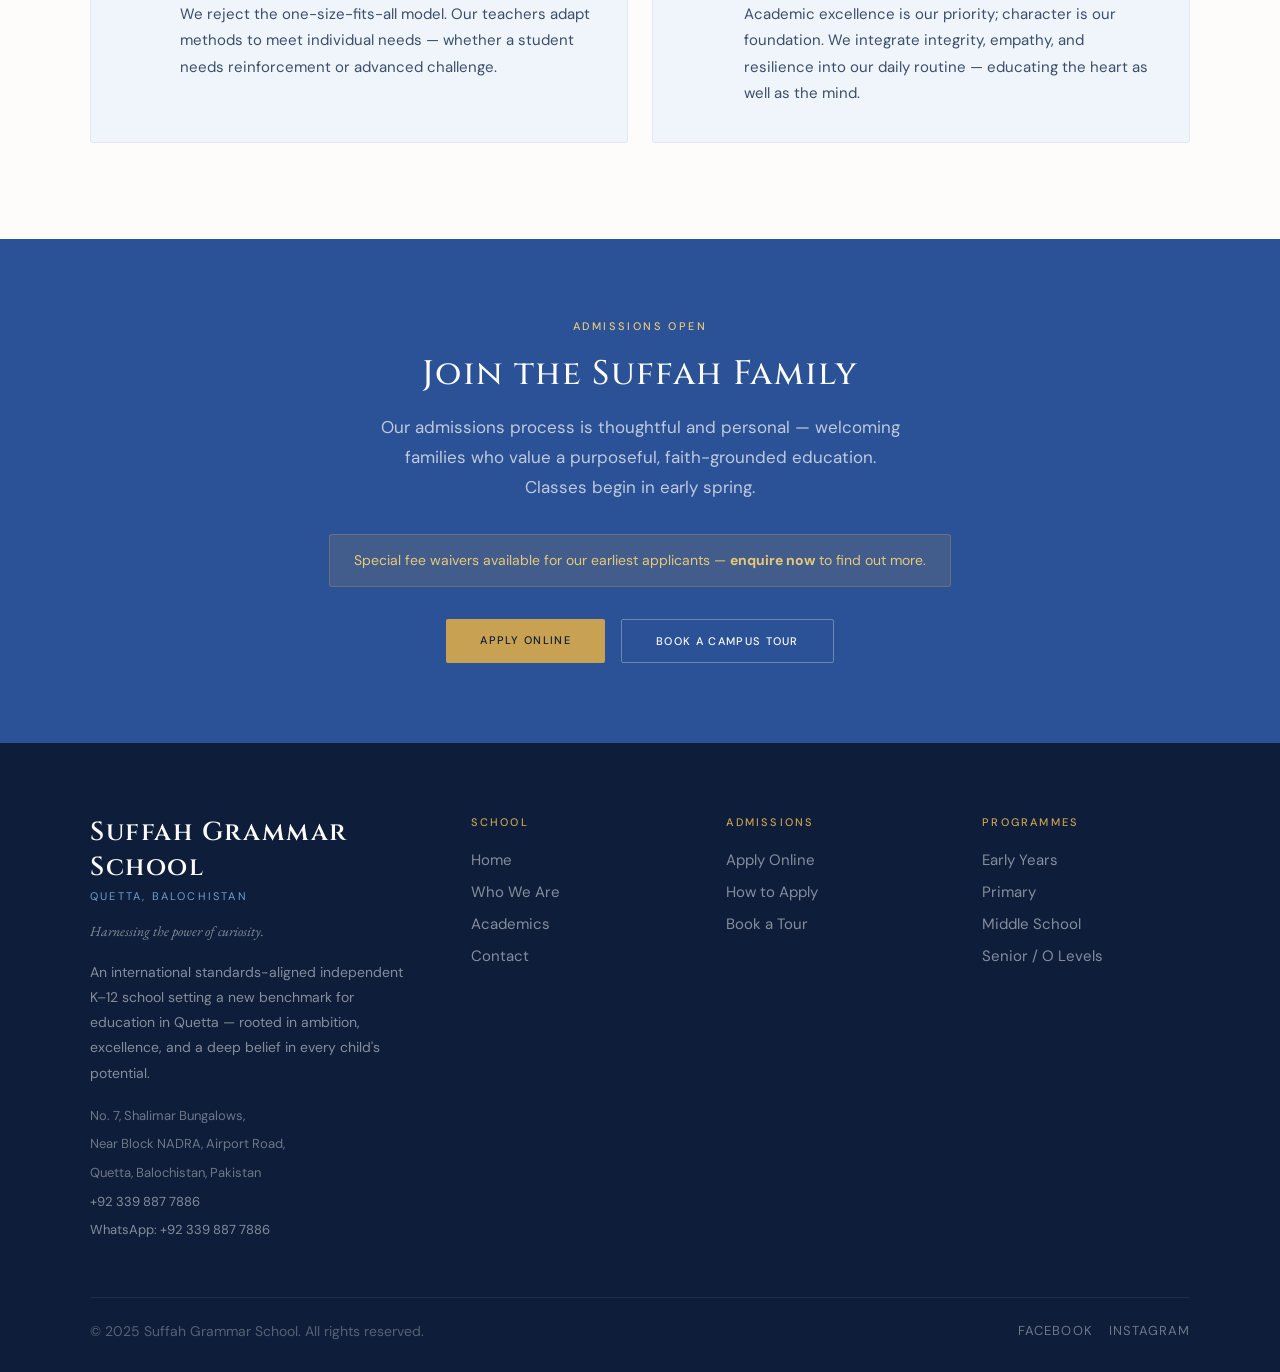
==== commit 03900a80: "Add News link to nav" ====
--- a/index.html
+++ b/index.html
@@ -269,7 +269,9 @@
     <li><a href="index.html" class="active">Home</a></li>
     <li><a href="index.html#programmes">Programmes</a></li>
     <li><a href="index.html#academics">Academics</a></li>
-    <li><a href="contact.html">Contact</a></li>
+    <li><a href="blog.html">News</a></li>
+    <li><a href="blog.html">News &amp; Updates</a>
+  <a href="contact.html">Contact</a></li>
   </ul>
   <a href="apply.html" class="nav-cta">Apply Now</a>
   <button class="hamburger" id="hamburger" aria-label="Menu">
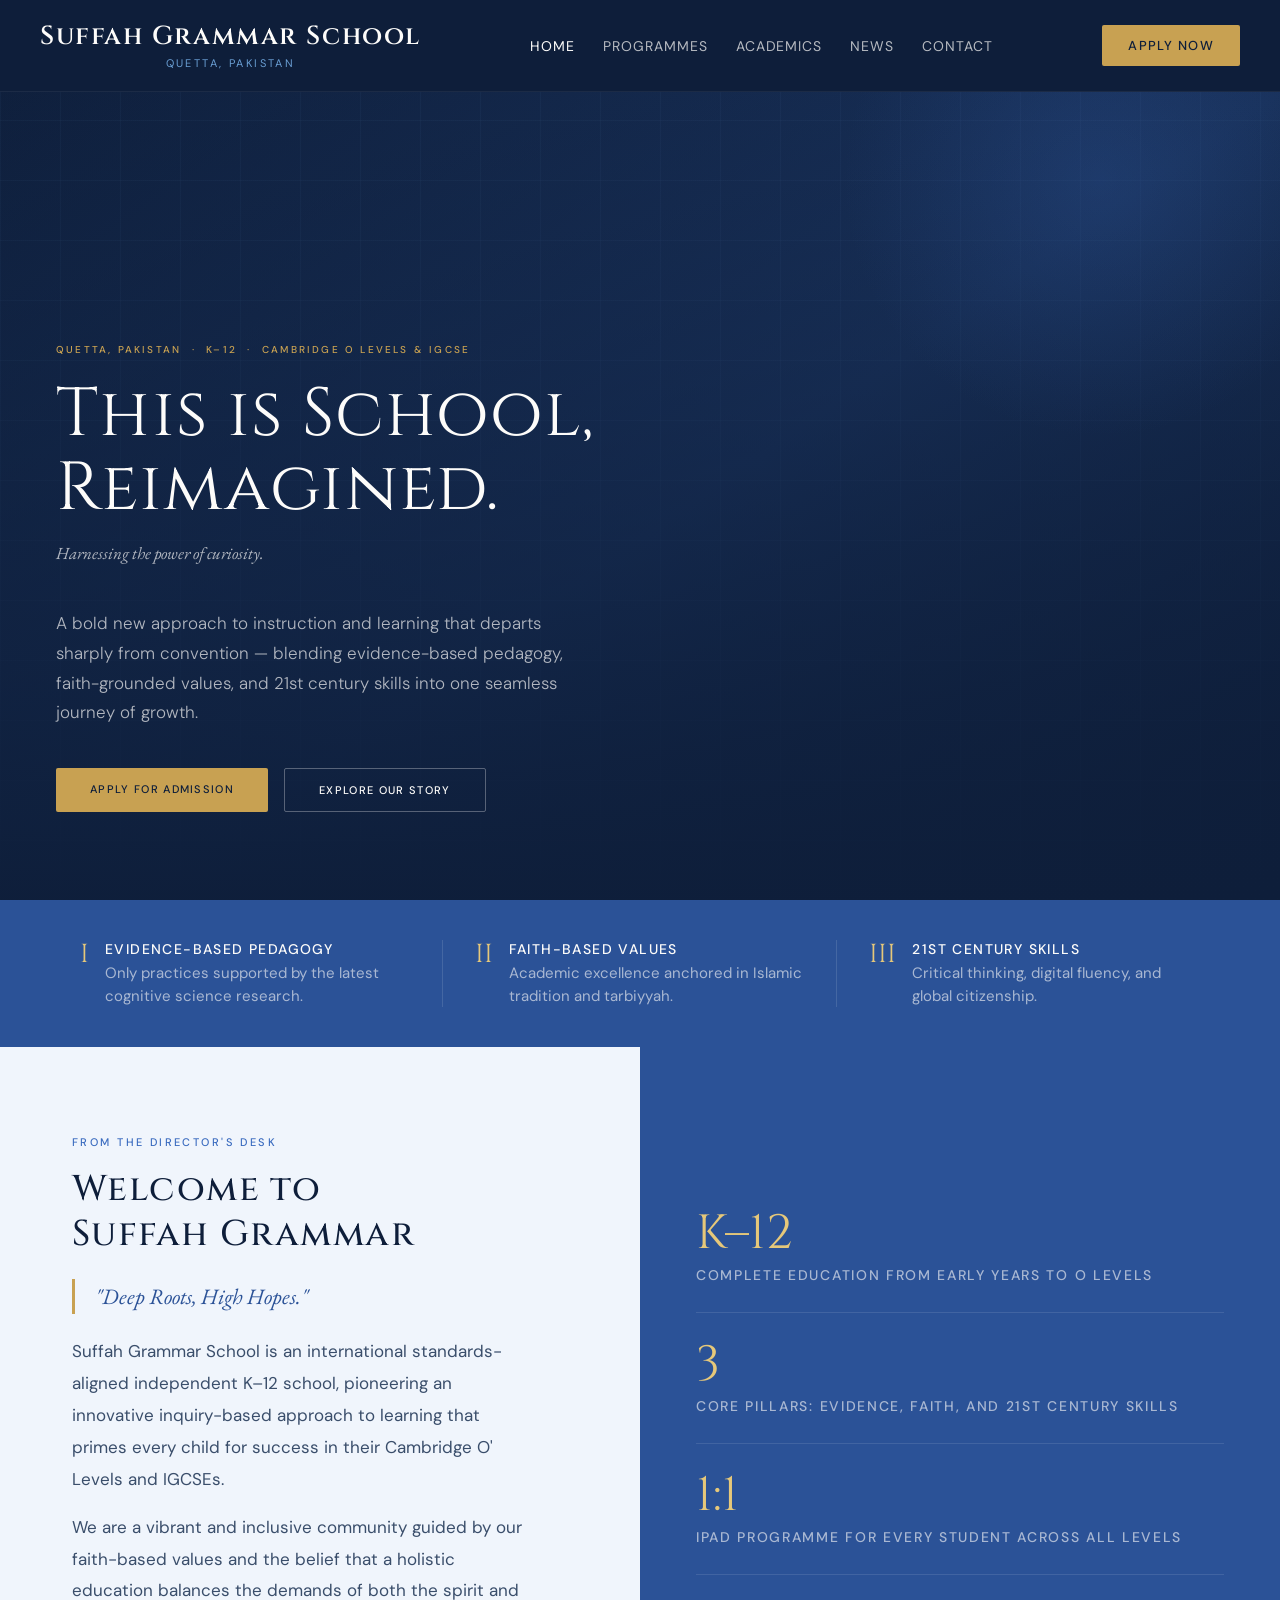
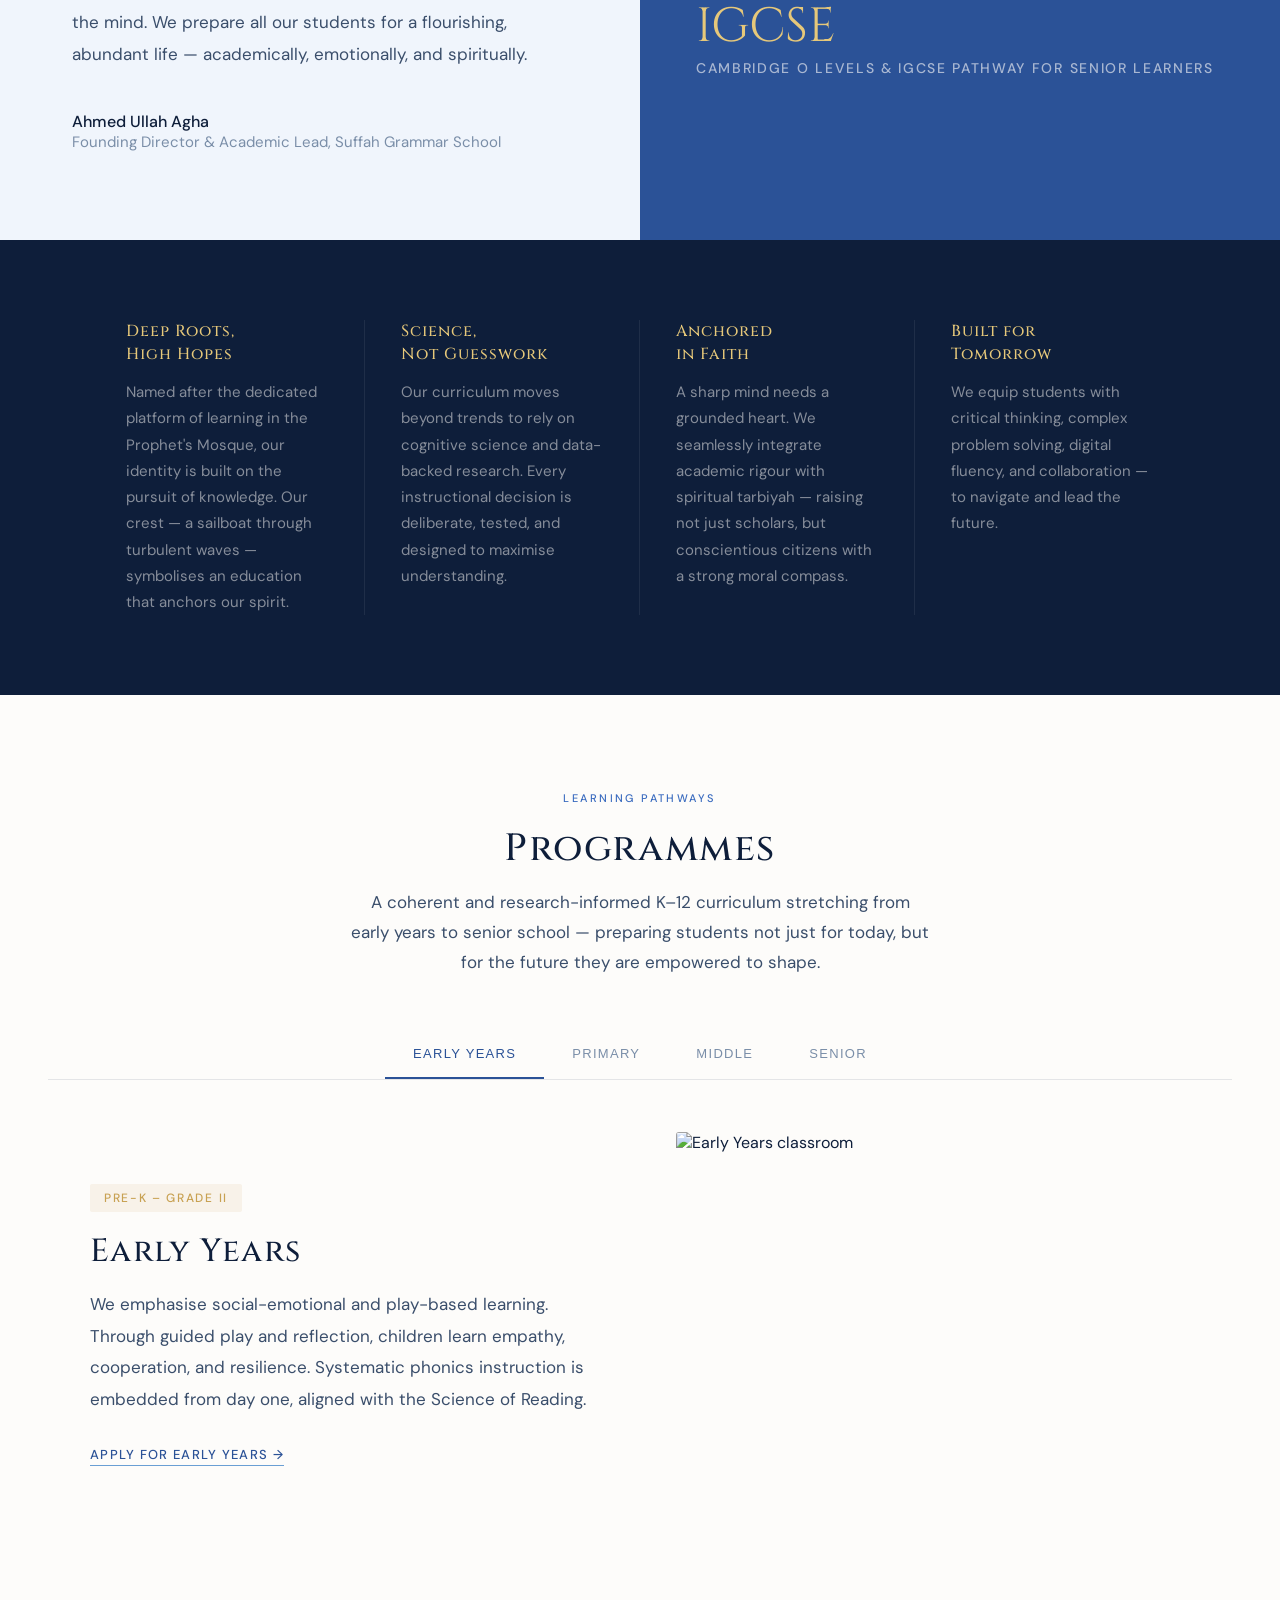
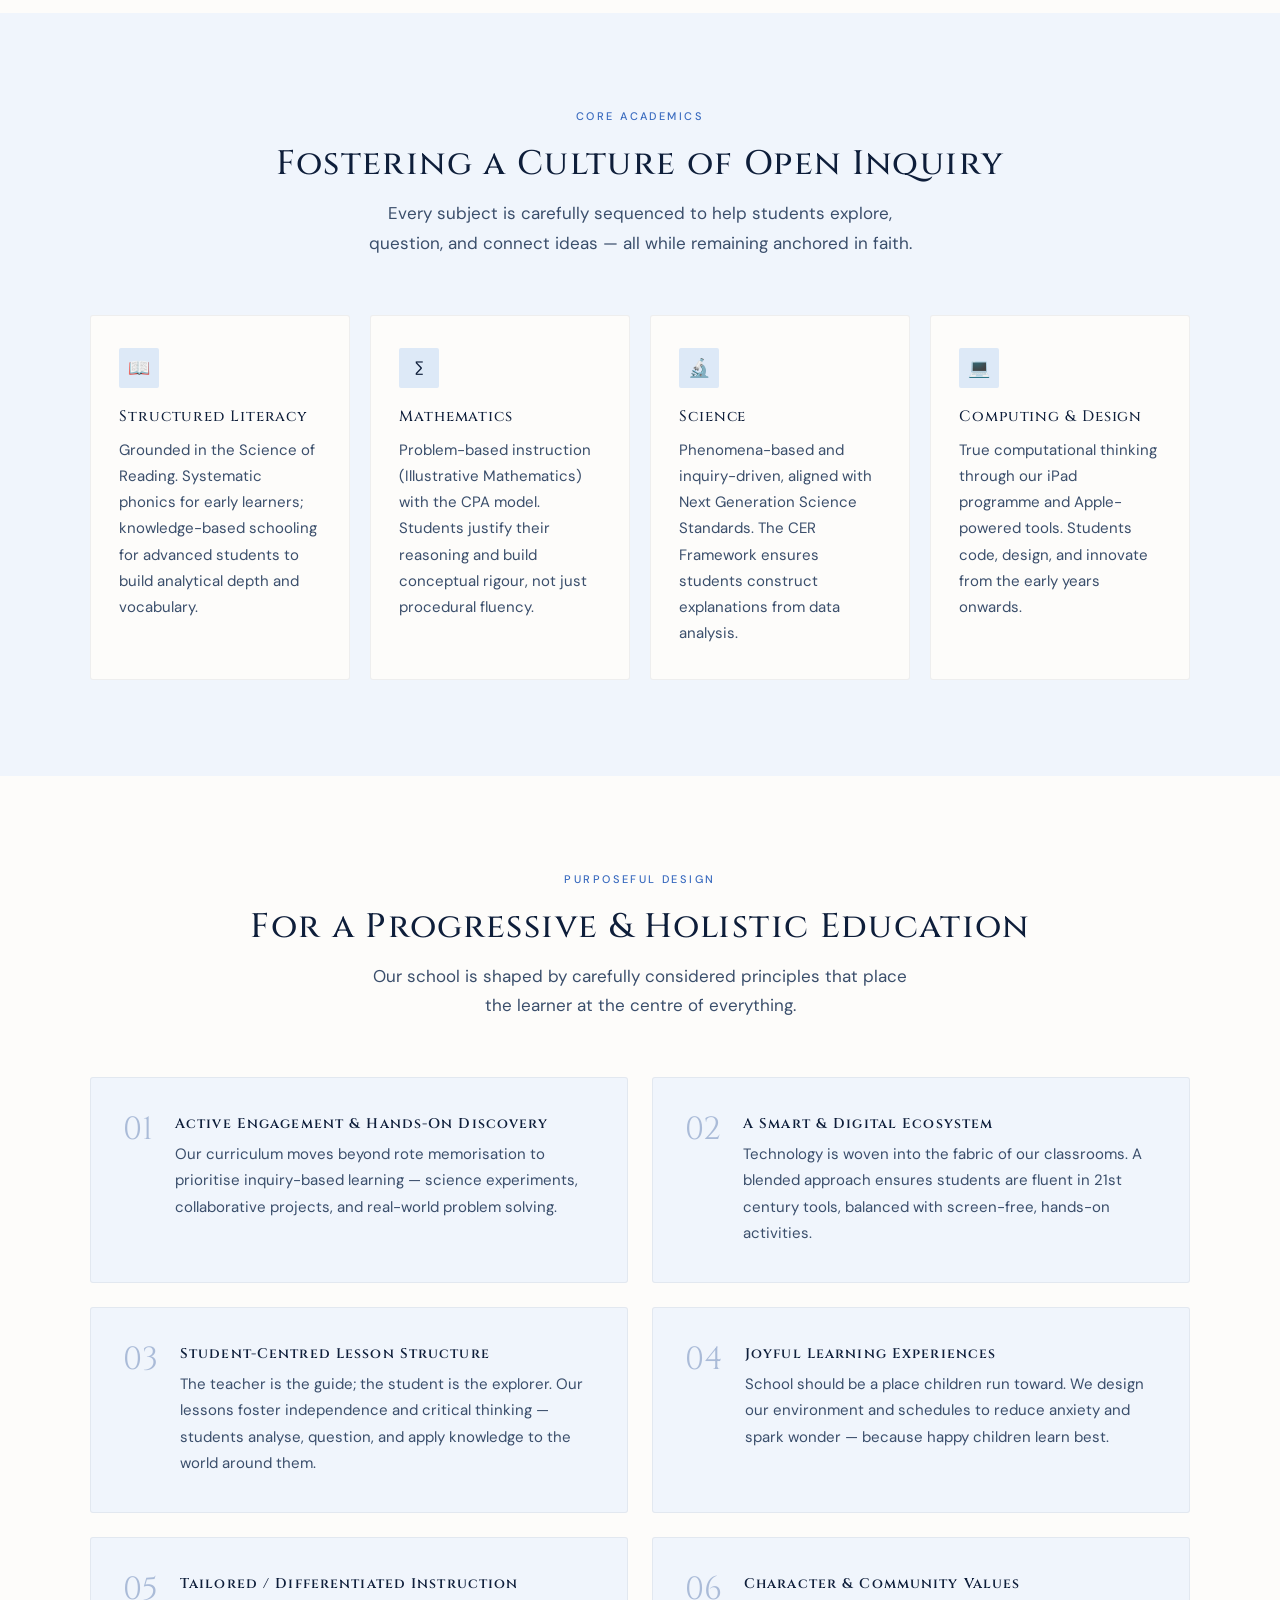
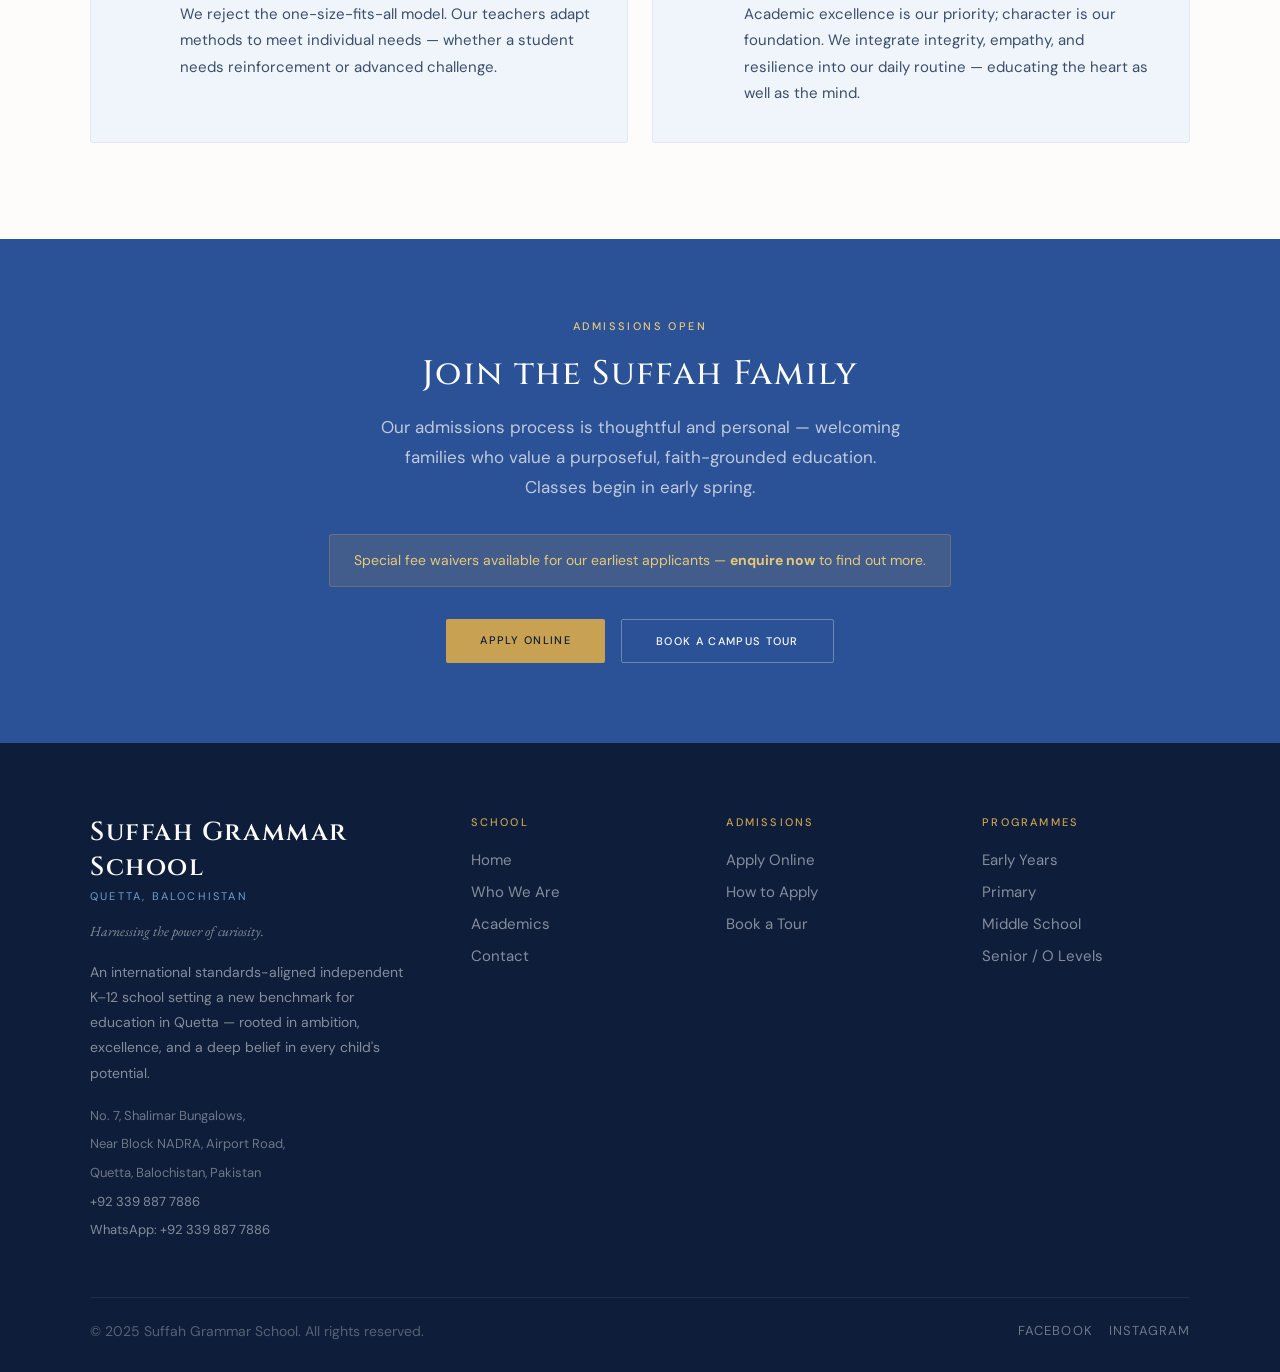
==== commit 14aebfe2: "Add News link to nav" ====
--- a/index.html
+++ b/index.html
@@ -270,8 +270,7 @@
     <li><a href="index.html#programmes">Programmes</a></li>
     <li><a href="index.html#academics">Academics</a></li>
     <li><a href="blog.html">News</a></li>
-    <li><a href="blog.html">News &amp; Updates</a>
-  <a href="contact.html">Contact</a></li>
+    <li><a href="contact.html">Contact</a></li>
   </ul>
   <a href="apply.html" class="nav-cta">Apply Now</a>
   <button class="hamburger" id="hamburger" aria-label="Menu">
@@ -283,6 +282,7 @@
   <a href="index.html">Home</a>
   <a href="index.html#programmes">Programmes</a>
   <a href="index.html#academics">Academics</a>
+  <a href="blog.html">News &amp; Updates</a>
   <a href="contact.html">Contact Us</a>
   <a href="apply.html">Apply Now →</a>
 </div>
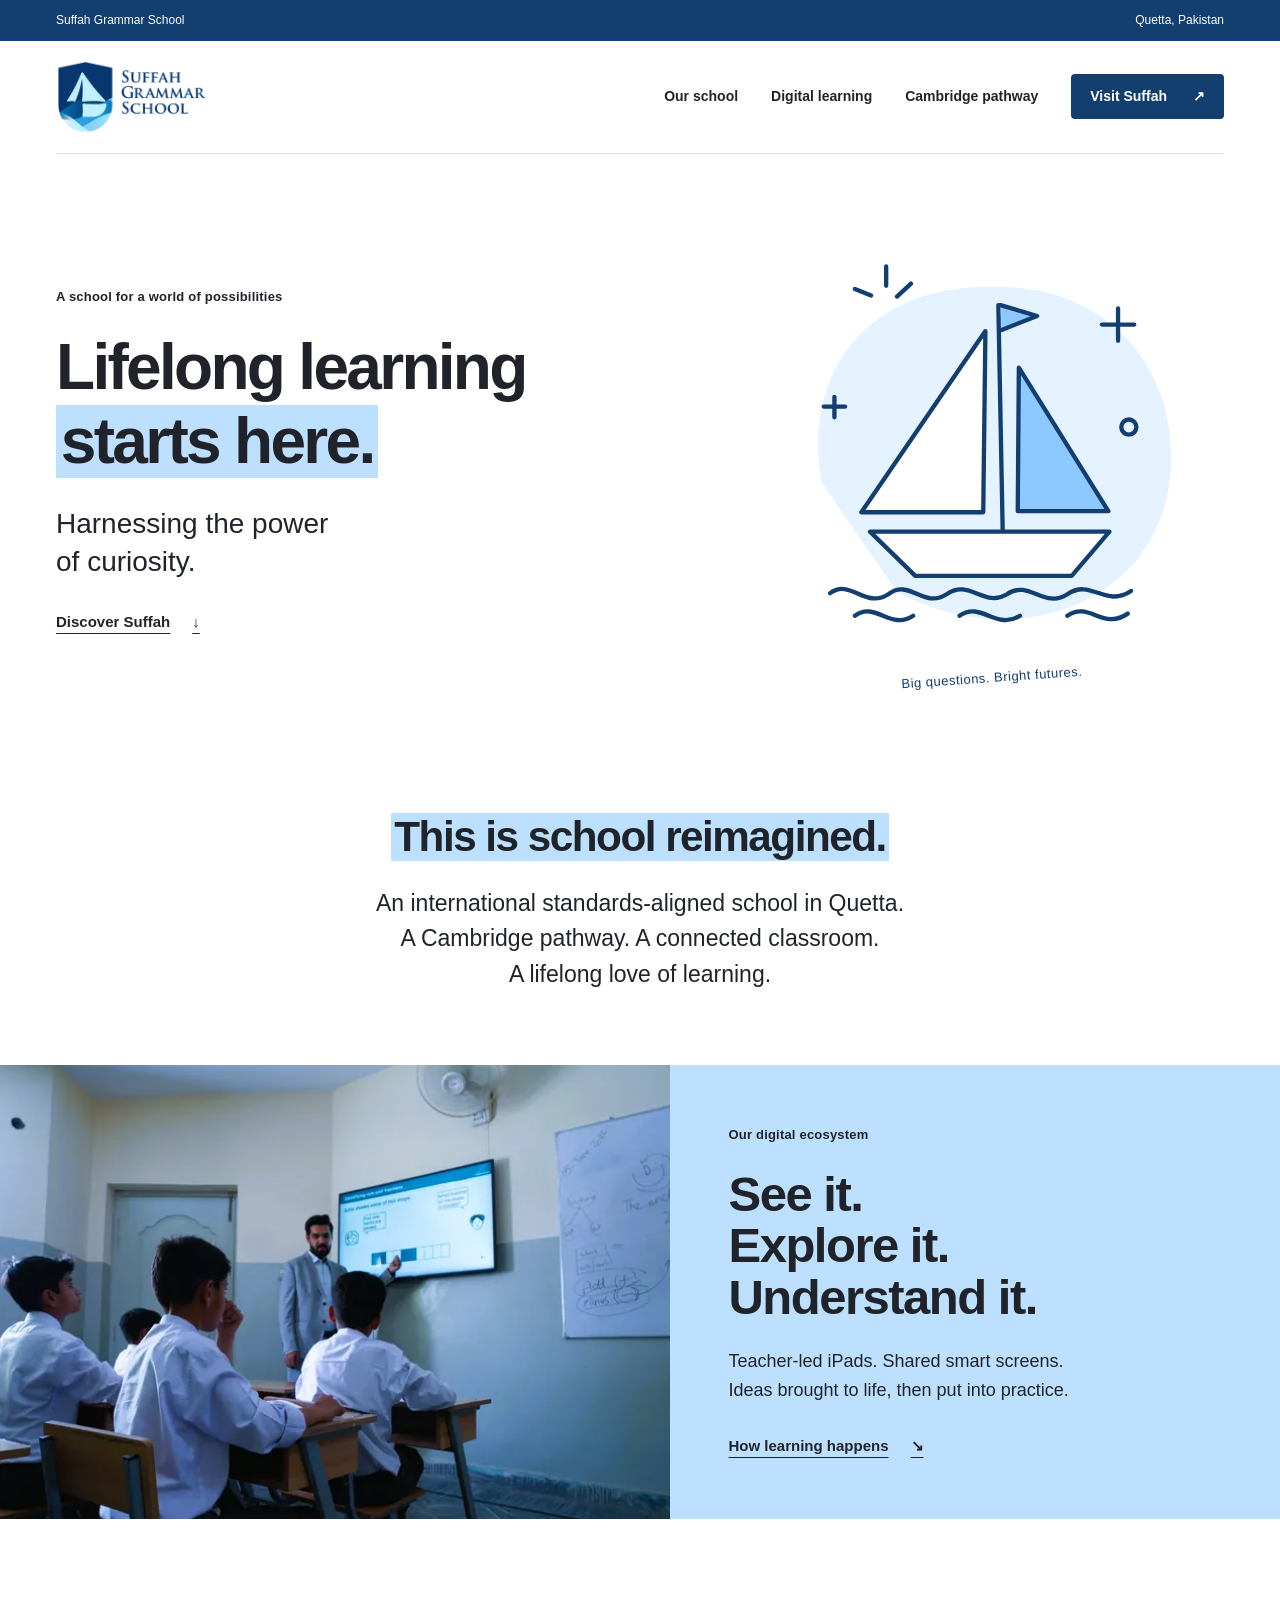
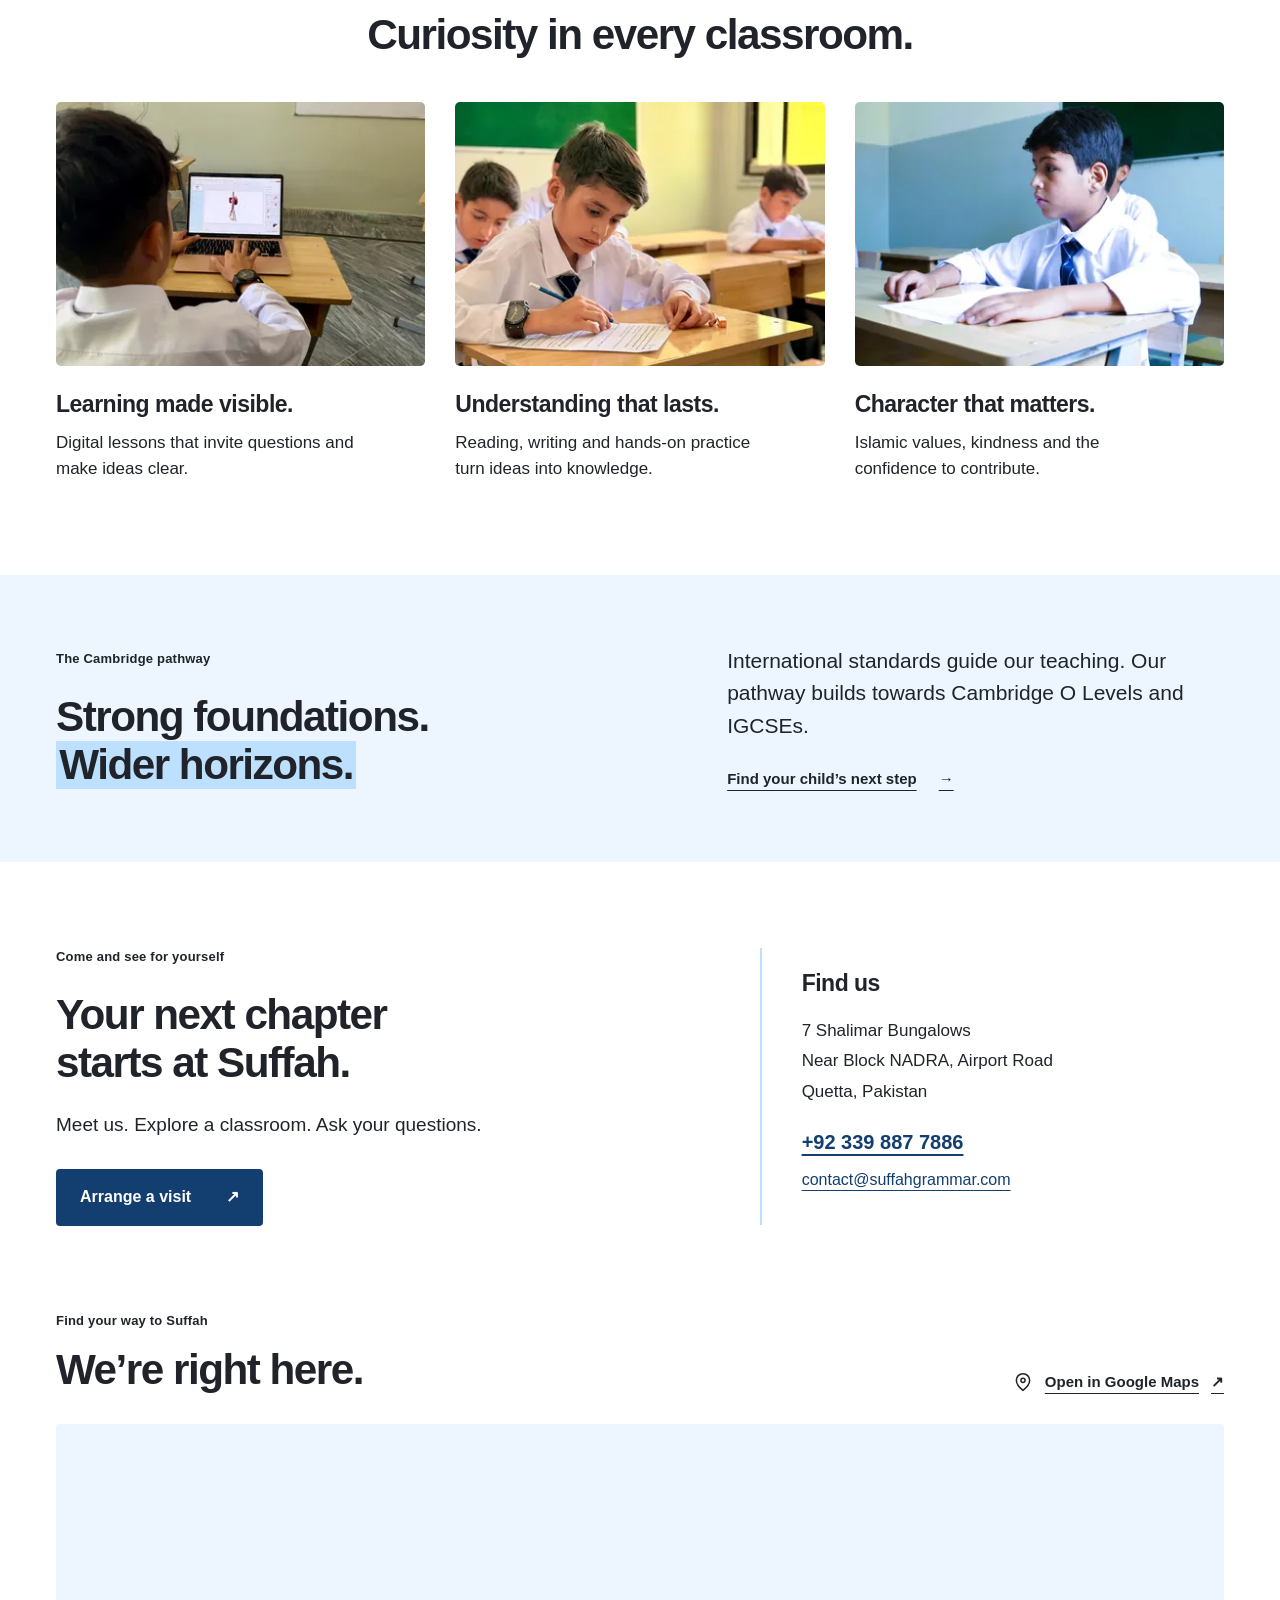
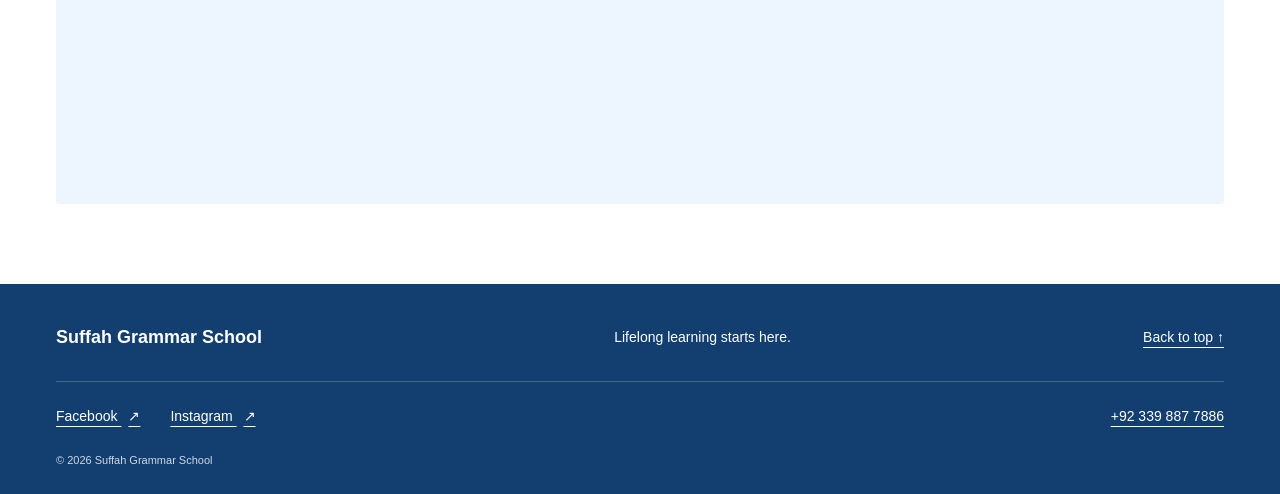
==== commit 719227aa: "Replace Suffah homepage with the new blue design and optimised school photos" ====
--- a/index.html
+++ b/index.html
@@ -1,565 +1,38 @@
-<!DOCTYPE html>
+<!doctype html>
 <html lang="en">
 <head>
-  <meta charset="UTF-8"/>
-  <meta name="viewport" content="width=device-width, initial-scale=1.0"/>
-  <title>Suffah Grammar School | Harnessing the Power of Curiosity</title>
-  <link rel="icon" type="image/png" href="images/crest_blue.png"/>
-  <link rel="preconnect" href="https://fonts.googleapis.com">
-  <link href="https://fonts.googleapis.com/css2?family=Cinzel:wght@400;500;600&family=EB+Garamond:ital,wght@0,400;0,500;1,400&family=DM+Sans:wght@300;400;500&display=swap" rel="stylesheet">
-  <style>
-    *,*::before,*::after{box-sizing:border-box;margin:0;padding:0}
-    :root{
-      --navy:#0e1e3a;--blue-dark:#1a3460;--blue-mid:#2b5297;--blue:#3a6bbf;
-      --blue-light:#6a9fd4;--blue-pale:#dde9f7;--blue-faint:#f0f5fc;
-      --cream:#f7f5f0;--warm-white:#fdfcfa;--text-dark:#0e1e3a;
-      --text-mid:#3a4e6b;--text-light:#7a8ea8;--gold:#c8a152;--gold-light:#e6c87a;
-      --trajan:'Cinzel',Georgia,serif;--serif:'EB Garamond',Georgia,serif;--sans:'DM Sans',sans-serif;
-    }
-    html{scroll-behavior:smooth}
-    body{font-family:var(--sans);background:var(--warm-white);color:var(--text-dark);overflow-x:hidden}
-
-    /* ── NAV ── */
-    nav{
-      position:fixed;top:0;left:0;right:0;z-index:200;
-      display:flex;align-items:center;justify-content:space-between;
-      padding:0 40px;height:92px;
-      background:var(--navy);
-      border-bottom:1px solid rgba(255,255,255,0.06);
-      transition:box-shadow .3s;
-    }
-    nav.scrolled{box-shadow:0 4px 32px rgba(14,30,58,0.5)}
-    .nav-logo{display:flex;align-items:center;text-decoration:none;flex-direction:column;justify-content:center}
-    .nav-logo-main{font-family:var(--trajan);font-size:26px;font-weight:600;color:var(--warm-white);letter-spacing:.06em;line-height:1.2}
-    .nav-logo-sub{font-family:var(--sans);font-size:11px;font-weight:400;letter-spacing:.22em;text-transform:uppercase;color:var(--blue-light);margin-top:4px}
-    .nav-links{display:flex;gap:28px;list-style:none;align-items:center}
-    .nav-links a{
-      font-size:14px;font-weight:400;letter-spacing:.07em;text-transform:uppercase;
-      color:rgba(253,252,250,.7);text-decoration:none;transition:color .2s;
-    }
-    .nav-links a:hover,.nav-links a.active{color:var(--warm-white)}
-    .nav-cta{
-      font-size:13px;font-weight:500;letter-spacing:.1em;text-transform:uppercase;
-      color:var(--navy);background:var(--gold);padding:12px 26px;
-      border-radius:2px;text-decoration:none;transition:background .2s;white-space:nowrap;
-    }
-    .nav-cta:hover{background:var(--gold-light)}
-    .hamburger{display:none;flex-direction:column;gap:5px;cursor:pointer;background:none;border:none;padding:4px}
-    .hamburger span{display:block;width:24px;height:1.5px;background:var(--warm-white);transition:all .3s}
-    .mobile-menu{
-      display:none;position:fixed;top:92px;left:0;right:0;z-index:199;
-      background:var(--navy);border-top:1px solid rgba(255,255,255,0.08);
-      padding:24px 32px;flex-direction:column;gap:0;
-    }
-    .mobile-menu.open{display:flex}
-    .mobile-menu a{
-      font-size:16px;letter-spacing:.08em;text-transform:uppercase;
-      color:rgba(253,252,250,.75);text-decoration:none;padding:14px 0;
-      border-bottom:1px solid rgba(255,255,255,0.06);transition:color .2s;
-    }
-    .mobile-menu a:last-child{border-bottom:none;margin-top:16px;color:var(--gold)}
-    .mobile-menu a:hover{color:var(--warm-white)}
-
-    /* ── HERO ── */
-    .hero{
-      height:100vh;min-height:640px;position:relative;
-      display:flex;align-items:flex-end;padding:0 56px 88px;
-      background:linear-gradient(145deg, #0e1e3a 0%, #1a3460 55%, #0e1e3a 100%);
-      overflow:hidden;
-    }
-    .hero-bg{ display:none; }
-    .hero-overlay{
-      position:absolute;inset:0;
-      background:linear-gradient(to top,rgba(14,30,58,.98) 0%,rgba(14,30,58,.4) 60%,rgba(14,30,58,.1) 100%);
-    }
-    /* Subtle grid texture replacing the photo */
-    .hero::before{
-      content:'';position:absolute;inset:0;
-      background-image:
-        linear-gradient(rgba(106,159,212,.06) 1px, transparent 1px),
-        linear-gradient(90deg, rgba(106,159,212,.06) 1px, transparent 1px);
-      background-size:60px 60px;
-      pointer-events:none;
-    }
-    .hero-accent{
-      position:absolute;top:-80px;right:-80px;width:520px;height:520px;border-radius:50%;
-      background:radial-gradient(circle,rgba(58,107,191,.2) 0%,transparent 70%);pointer-events:none;
-    }
-    .hero-content{position:relative;z-index:2;max-width:820px}
-    .hero-tag{
-      font-size:10px;font-weight:500;letter-spacing:.22em;text-transform:uppercase;
-      color:var(--gold);margin-bottom:22px;display:block;
-    }
-    .hero h1{
-      font-family:var(--trajan);font-size:clamp(34px,6vw,68px);font-weight:400;
-      line-height:1.1;color:var(--warm-white);margin-bottom:12px;letter-spacing:.02em;
-    }
-    .hero-sub{
-      font-family:var(--serif);font-size:clamp(17px,2.2vw,24px);
-      font-style:italic;color:var(--gold-light);margin-bottom:22px;
-    }
-    .hero p{
-      font-size:17px;font-weight:300;line-height:1.75;
-      color:rgba(253,252,250,.68);max-width:520px;margin-bottom:40px;
-    }
-    .hero-btns{display:flex;gap:16px;flex-wrap:wrap}
-    .btn-gold{
-      display:inline-block;font-size:11px;font-weight:500;letter-spacing:.12em;text-transform:uppercase;
-      color:var(--navy);background:var(--gold);padding:14px 34px;border-radius:2px;
-      text-decoration:none;transition:background .2s;
-    }
-    .btn-gold:hover{background:var(--gold-light)}
-    .btn-outline{
-      display:inline-block;font-size:11px;font-weight:500;letter-spacing:.12em;text-transform:uppercase;
-      color:var(--warm-white);border:1px solid rgba(253,252,250,.3);
-      padding:14px 34px;border-radius:2px;text-decoration:none;transition:all .2s;
-    }
-    .btn-outline:hover{border-color:var(--warm-white);background:rgba(253,252,250,.06)}
-
-    /* ── PILLARS ── */
-    .pillars{background:var(--blue-mid);padding:40px 48px;display:grid;grid-template-columns:repeat(3,1fr)}
-    .pillar{display:flex;align-items:flex-start;gap:16px;padding:0 32px;border-right:1px solid rgba(255,255,255,.12)}
-    .pillar:last-child{border-right:none}
-    .pillar-num{font-family:var(--trajan);font-size:26px;color:var(--gold-light);line-height:1;flex-shrink:0;margin-top:2px}
-    .pillar-text h4{font-size:14px;font-weight:500;letter-spacing:.1em;text-transform:uppercase;color:var(--warm-white);margin-bottom:4px}
-    .pillar-text p{font-size:15px;color:rgba(253,252,250,.6);line-height:1.5}
-
-    /* ── WELCOME ── */
-    .welcome{display:grid;grid-template-columns:1fr 1fr}
-    .welcome-text{background:var(--blue-faint);padding:88px 72px;display:flex;flex-direction:column;justify-content:center}
-    .section-label{font-size:11px;letter-spacing:.22em;text-transform:uppercase;color:var(--blue);font-weight:500;margin-bottom:18px;display:block}
-    .welcome-text h2{font-family:var(--trajan);font-size:clamp(22px,2.8vw,36px);font-weight:500;line-height:1.25;color:var(--navy);margin-bottom:22px;letter-spacing:.04em}
-    .welcome-text blockquote{font-family:var(--serif);font-size:22px;font-style:italic;color:var(--blue-mid);line-height:1.6;border-left:3px solid var(--gold);padding-left:20px;margin-bottom:22px}
-    .welcome-text p{font-size:17px;line-height:1.88;color:var(--text-mid);max-width:460px;margin-bottom:16px}
-    .sig{margin-top:24px;font-size:15px;color:var(--text-light)}
-    .sig strong{color:var(--navy);font-weight:500;display:block;font-size:16px}
-    .welcome-img{
-      background: var(--blue-mid);
-      min-height:520px;
-      display:flex;flex-direction:column;justify-content:center;padding:72px 56px;
-      gap:0;
-    }
-    .welcome-stat{padding:28px 0;border-bottom:1px solid rgba(255,255,255,.1)}
-    .welcome-stat:last-child{border-bottom:none}
-    .welcome-stat-num{font-family:var(--trajan);font-size:48px;font-weight:400;color:var(--gold-light);line-height:1;margin-bottom:8px}
-    .welcome-stat-label{font-size:14px;letter-spacing:.12em;text-transform:uppercase;font-weight:500;color:rgba(253,252,250,.6)}
-
-    /* ── VISION ── */
-    .vision-strip{background:var(--navy);padding:80px 48px}
-    .vision-inner{max-width:1100px;margin:0 auto;display:grid;grid-template-columns:repeat(4,1fr)}
-    .vision-card{padding:0 36px;border-right:1px solid rgba(255,255,255,.07)}
-    .vision-card:last-child{border-right:none}
-    .vision-card h3{font-family:var(--trajan);font-size:16px;font-weight:500;color:var(--gold-light);letter-spacing:.06em;margin-bottom:14px;line-height:1.4}
-    .vision-card p{font-size:15px;color:rgba(253,252,250,.5);line-height:1.75}
-
-    /* ── PROGRAMMES ── */
-    .programmes{background:var(--warm-white);padding:96px 48px}
-    .programmes-header{text-align:center;margin-bottom:52px}
-    .programmes-header h2{font-family:var(--trajan);font-size:clamp(24px,3.5vw,38px);font-weight:500;color:var(--navy);margin-bottom:14px;letter-spacing:.04em}
-    .programmes-header p{font-size:17px;color:var(--text-mid);max-width:580px;margin:0 auto;line-height:1.75}
-    .prog-tabs{display:flex;justify-content:center;margin-bottom:52px;border-bottom:1px solid rgba(14,30,58,.1)}
-    .prog-tab{
-      font-size:13px;letter-spacing:.1em;text-transform:uppercase;font-weight:500;
-      padding:16px 28px;cursor:pointer;color:var(--text-light);
-      border-bottom:2px solid transparent;transition:all .2s;
-      background:none;border-top:none;border-left:none;border-right:none;
-    }
-    .prog-tab:hover{color:var(--blue-mid)}
-    .prog-tab.active{color:var(--blue-mid);border-bottom-color:var(--blue-mid)}
-    .prog-panels{max-width:1100px;margin:0 auto}
-    .prog-panel{display:none;grid-template-columns:1fr 1fr;gap:72px;align-items:center}
-    .prog-panel.active{display:grid;animation:fadeIn .4s ease}
-    @keyframes fadeIn{from{opacity:0;transform:translateY(14px)}to{opacity:1;transform:none}}
-    .age-tag{display:inline-block;font-size:12px;letter-spacing:.14em;text-transform:uppercase;color:var(--gold);font-weight:500;background:rgba(200,161,82,.1);padding:6px 14px;border-radius:2px;margin-bottom:18px}
-    .prog-info h3{font-family:var(--trajan);font-size:32px;font-weight:500;color:var(--navy);margin-bottom:16px;letter-spacing:.04em}
-    .prog-info p{font-size:17px;line-height:1.85;color:var(--text-mid);margin-bottom:28px}
-    .prog-info a{font-size:13px;letter-spacing:.1em;text-transform:uppercase;font-weight:500;color:var(--blue-mid);text-decoration:none;border-bottom:1px solid var(--blue-light);padding-bottom:2px;transition:color .2s}
-    .prog-info a:hover{color:var(--navy)}
-    .prog-img{border-radius:3px;overflow:hidden;aspect-ratio:4/3}
-    .prog-img img{width:100%;height:100%;object-fit:cover;transition:transform .6s}
-    .prog-img:hover img{transform:scale(1.04)}
-
-    /* ── ACADEMICS ── */
-    .academics{background:var(--blue-faint);padding:96px 48px}
-    .section-header{text-align:center;margin-bottom:56px}
-    .section-header h2{font-family:var(--trajan);font-size:clamp(22px,3vw,34px);font-weight:500;color:var(--navy);margin-bottom:12px;letter-spacing:.04em}
-    .section-header p{font-size:17px;color:var(--text-mid);max-width:560px;margin:0 auto;line-height:1.75}
-    .acad-grid{display:grid;grid-template-columns:repeat(4,1fr);gap:20px;max-width:1100px;margin:0 auto}
-    .acad-card{background:var(--warm-white);border-radius:3px;padding:32px 28px;border:1px solid rgba(14,30,58,.06);transition:transform .3s,box-shadow .3s}
-    .acad-card:hover{transform:translateY(-4px);box-shadow:0 12px 36px rgba(14,30,58,.08)}
-    .acad-icon{width:40px;height:40px;border-radius:2px;background:var(--blue-pale);display:flex;align-items:center;justify-content:center;margin-bottom:18px;font-size:18px}
-    .acad-card h4{font-family:var(--trajan);font-size:15px;font-weight:500;color:var(--navy);margin-bottom:10px;letter-spacing:.06em}
-    .acad-card p{font-size:15px;line-height:1.75;color:var(--text-mid)}
-
-    /* ── DESIGN PILLARS ── */
-    .design-pillars{background:var(--warm-white);padding:96px 48px}
-    .dp-grid{display:grid;grid-template-columns:repeat(2,1fr);gap:24px;max-width:1100px;margin:0 auto}
-    .dp-card{background:var(--blue-faint);border-radius:3px;padding:36px 32px;display:flex;gap:22px;align-items:flex-start;border:1px solid rgba(14,30,58,.06)}
-    .dp-num{font-family:var(--trajan);font-size:32px;font-weight:400;color:var(--blue-mid);line-height:1;flex-shrink:0;opacity:.35}
-    .dp-card h4{font-family:var(--trajan);font-size:14px;font-weight:600;color:var(--navy);margin-bottom:8px;letter-spacing:.08em}
-    .dp-card p{font-size:15px;line-height:1.75;color:var(--text-mid)}
-
-    /* ── ADMISSIONS CTA ── */
-    .admissions-cta{background:var(--blue-mid);padding:80px 48px;text-align:center}
-    .admissions-cta h2{font-family:var(--trajan);font-size:clamp(22px,3vw,34px);font-weight:500;color:var(--warm-white);margin-bottom:16px;letter-spacing:.04em}
-    .admissions-cta p{font-size:17px;color:rgba(253,252,250,.7);max-width:520px;margin:0 auto 32px;line-height:1.75}
-    .adm-promo{display:inline-block;background:rgba(200,161,82,.15);border:1px solid rgba(200,161,82,.3);border-radius:3px;padding:14px 24px;margin-bottom:32px;font-size:14px;color:var(--gold-light);line-height:1.6}
-    .cta-buttons{display:flex;gap:16px;justify-content:center;flex-wrap:wrap}
-
-    /* ── FOOTER ── */
-    footer{background:var(--navy);color:var(--warm-white);padding:72px 48px 32px}
-    .footer-top{display:grid;grid-template-columns:1.6fr 1fr 1fr 1fr;gap:48px;max-width:1100px;margin:0 auto 52px}
-    .footer-logo{margin-bottom:16px}
-    .footer-logo img{height:72px;mix-blend-mode:screen}
-    .footer-tagline{font-family:var(--serif);font-size:14px;font-style:italic;color:var(--gold-light);margin-bottom:16px}
-    .footer-brand p{font-size:14px;line-height:1.8;color:rgba(253,252,250,.5);margin-bottom:16px}
-    .contact-info{font-size:13px;color:rgba(253,252,250,.4);line-height:2.2}
-    .contact-info a{color:rgba(253,252,250,.5);text-decoration:none;transition:color .2s}
-    .contact-info a:hover{color:var(--warm-white)}
-    .footer-col h4{font-size:11px;letter-spacing:.2em;text-transform:uppercase;font-weight:500;color:var(--gold);margin-bottom:20px}
-    .footer-col ul{list-style:none}
-    .footer-col li{margin-bottom:10px}
-    .footer-col a{font-size:15px;color:rgba(253,252,250,.5);text-decoration:none;transition:color .2s}
-    .footer-col li{margin-bottom:11px}
-    .footer-bottom p{font-size:14px;color:rgba(253,252,250,.3)}
-    .footer-col a:hover{color:var(--warm-white)}
-    .footer-bottom{max-width:1100px;margin:0 auto;border-top:1px solid rgba(253,252,250,.07);padding-top:24px;display:flex;justify-content:space-between;align-items:center}
-    .footer-bottom p{font-size:14px;color:rgba(253,252,250,.3)}
-    .social-links{display:flex;gap:16px}
-    .social-links a{font-size:13px;letter-spacing:.08em;text-transform:uppercase;color:rgba(253,252,250,.4);text-decoration:none;transition:color .2s}
-    .social-links a:hover{color:var(--warm-white)}
-
-    /* ── MOBILE ── */
-    @media(max-width:960px){
-      nav{padding:0 24px}
-      .nav-links,.nav-cta{display:none}
-      .hamburger{display:flex}
-      .hero{padding:0 28px 64px}
-      .pillars{grid-template-columns:1fr;gap:24px;padding:40px 28px}
-      .pillar{border-right:none;border-bottom:1px solid rgba(255,255,255,.1);padding:0 0 24px}
-      .pillar:last-child{border-bottom:none;padding-bottom:0}
-      .welcome{grid-template-columns:1fr}
-      .welcome-img{min-height:320px}
-      .welcome-text{padding:56px 32px}
-      .vision-inner{grid-template-columns:1fr 1fr;gap:32px}
-      .vision-card{border-right:none;padding:0;margin-bottom:24px}
-      .acad-grid{grid-template-columns:repeat(2,1fr)}
-      .dp-grid{grid-template-columns:1fr}
-      .prog-panel.active{grid-template-columns:1fr}
-      .news-grid{grid-template-columns:1fr}
-      .footer-top{grid-template-columns:1fr 1fr;gap:32px}
-      .spotlight-header{flex-direction:column;align-items:flex-start;gap:10px}
-      .spotlight-header p{text-align:left}
-      .programmes,.academics,.design-pillars,.admissions-cta,.spotlight{padding:64px 24px}
-    }
-    @media(max-width:600px){
-      .acad-grid,.vision-inner,.footer-top{grid-template-columns:1fr}
-      .hero h1{font-size:34px}
-    }
-  </style>
+<meta charset="utf-8"><meta name="viewport" content="width=device-width, initial-scale=1">
+<title>Suffah Grammar School · Lifelong learning starts here.</title>
+<meta name="description" content="An international standards-aligned school in Quetta. A Cambridge pathway, a teacher-led digital ecosystem, and a lifelong love of learning.">
+<meta name="theme-color" content="#123e70">
+<link rel="stylesheet" href="styles.css"><script defer src="script.js"></script>
 </head>
 <body>
-
-<nav id="main-nav">
-  <a class="nav-logo" href="index.html">
-    <span class="nav-logo-main">Suffah Grammar School</span>
-    <span class="nav-logo-sub">Quetta, Pakistan</span>
-  </a>
-  <ul class="nav-links">
-    <li><a href="index.html" class="active">Home</a></li>
-    <li><a href="index.html#programmes">Programmes</a></li>
-    <li><a href="index.html#academics">Academics</a></li>
-    <li><a href="blog.html">News</a></li>
-    <li><a href="contact.html">Contact</a></li>
-  </ul>
-  <a href="apply.html" class="nav-cta">Apply Now</a>
-  <button class="hamburger" id="hamburger" aria-label="Menu">
-    <span></span><span></span><span></span>
-  </button>
-</nav>
-
-<div class="mobile-menu" id="mobile-menu">
-  <a href="index.html">Home</a>
-  <a href="index.html#programmes">Programmes</a>
-  <a href="index.html#academics">Academics</a>
-  <a href="blog.html">News &amp; Updates</a>
-  <a href="contact.html">Contact Us</a>
-  <a href="apply.html">Apply Now →</a>
+<a class="skip" href="#main">Skip to content</a>
+<div class="topbar"><div class="wrap"><span>Suffah Grammar School</span><span>Quetta, Pakistan</span></div></div>
+<header class="wrap">
+<a href="#home" class="brand" aria-label="Suffah Grammar School home"><img src="assets/crest.webp" width="160" height="78" alt="Suffah Grammar School"></a>
+<button class="menu-toggle" aria-expanded="false" aria-controls="navigation">Menu <span aria-hidden="true">☰</span></button>
+<nav id="navigation" aria-label="Main navigation"><a href="#about">Our school</a><a href="#digital">Digital learning</a><a href="#pathway">Cambridge pathway</a><a class="button small" href="#admissions">Visit Suffah <span aria-hidden="true">↗</span></a></nav>
+</header>
+<main id="main">
+<section class="hero wrap" id="home">
+<div><p class="eyebrow">A school for a world of possibilities</p><h1>Lifelong learning<br><span class="highlight">starts here.</span></h1><p class="hero-sub">Harnessing the power<br class="desktop-break"> of curiosity.</p><a class="text-link" href="#about">Discover Suffah <span aria-hidden="true">↓</span></a></div>
+<div class="hero-drawing" aria-hidden="true">
+<svg viewBox="0 0 430 400" fill="none" xmlns="http://www.w3.org/2000/svg"><path d="M57 230C39 126 102 49 211 49C330 45 397 136 378 241C355 350 228 387 127 332" fill="#e5f2ff"/><g stroke="#123e70" stroke-width="4" stroke-linecap="round" stroke-linejoin="round"><path d="M221 66L225 274M209 90L94 258L207 258L209 90Z" fill="white"/><path d="M240 124L323 257L239 257L240 124Z" fill="#8dc9ff"/><path d="M102 276L324 276L289 317L144 317L102 276Z" fill="#fff"/><path d="M65 333C84 319 97 348 119 334C139 319 151 348 173 334C194 319 208 347 229 334C249 320 264 348 285 334C307 319 320 347 344 331M88 354C107 340 121 368 142 354M185 354C205 340 219 368 241 354M285 354C305 340 318 368 341 352"/><path d="M332 69L332 99M317 84L347 84M69 151L69 170M59 160L79 160M127 58L140 46M117 48L117 30M103 57L88 51"/><circle cx="342" cy="179" r="7"/><path d="M223 66L257 76L224 89" fill="#8dc9ff"/></g></svg>
+<span class="drawing-note">Big questions. Bright futures.</span>
 </div>
-
-<!-- HERO -->
-<section class="hero">
-  <div class="hero-bg"></div>
-  <div class="hero-overlay"></div>
-  <div class="hero-accent"></div>
-  <div class="hero-content">
-    <span class="hero-tag">Quetta, Pakistan &nbsp;·&nbsp; K–12 &nbsp;·&nbsp; Cambridge O Levels &amp; IGCSE</span>
-    <h1>This is School,<br>Reimagined.</h1>
-    <p class="hero-sub">Harnessing the power of curiosity.</p>
-    <p>A bold new approach to instruction and learning that departs sharply from convention — blending evidence-based pedagogy, faith-grounded values, and 21st century skills into one seamless journey of growth.</p>
-    <div class="hero-btns">
-      <a href="apply.html" class="btn-gold">Apply for Admission</a>
-      <a href="#about" class="btn-outline">Explore Our Story</a>
-    </div>
-  </div>
 </section>
-
-<!-- PILLARS -->
-<div class="pillars">
-  <div class="pillar">
-    <span class="pillar-num">I</span>
-    <div class="pillar-text">
-      <h4>Evidence-Based Pedagogy</h4>
-      <p>Only practices supported by the latest cognitive science research.</p>
-    </div>
-  </div>
-  <div class="pillar">
-    <span class="pillar-num">II</span>
-    <div class="pillar-text">
-      <h4>Faith-Based Values</h4>
-      <p>Academic excellence anchored in Islamic tradition and tarbiyyah.</p>
-    </div>
-  </div>
-  <div class="pillar">
-    <span class="pillar-num">III</span>
-    <div class="pillar-text">
-      <h4>21st Century Skills</h4>
-      <p>Critical thinking, digital fluency, and global citizenship.</p>
-    </div>
-  </div>
-</div>
-
-<!-- WELCOME -->
-<section class="welcome" id="about">
-  <div class="welcome-text">
-    <span class="section-label">From the Director's Desk</span>
-    <h2>Welcome to<br>Suffah Grammar</h2>
-    <blockquote>"Deep Roots, High Hopes."</blockquote>
-    <p>Suffah Grammar School is an international standards-aligned independent K–12 school, pioneering an innovative inquiry-based approach to learning that primes every child for success in their Cambridge O' Levels and IGCSEs.</p>
-    <p>We are a vibrant and inclusive community guided by our faith-based values and the belief that a holistic education balances the demands of both the spirit and the mind. We prepare all our students for a flourishing, abundant life — academically, emotionally, and spiritually.</p>
-    <div class="sig">
-      <strong>Ahmed Ullah Agha</strong>
-      Founding Director &amp; Academic Lead, Suffah Grammar School
-    </div>
-  </div>
-  <div class="welcome-img">
-    <div class="welcome-stat">
-      <div class="welcome-stat-num">K–12</div>
-      <div class="welcome-stat-label">Complete education from Early Years to O Levels</div>
-    </div>
-    <div class="welcome-stat">
-      <div class="welcome-stat-num">3</div>
-      <div class="welcome-stat-label">Core pillars: evidence, faith, and 21st century skills</div>
-    </div>
-    <div class="welcome-stat">
-      <div class="welcome-stat-num">1:1</div>
-      <div class="welcome-stat-label">iPad programme for every student across all levels</div>
-    </div>
-    <div class="welcome-stat">
-      <div class="welcome-stat-num">IGCSE</div>
-      <div class="welcome-stat-label">Cambridge O Levels &amp; IGCSE pathway for senior learners</div>
-    </div>
-  </div>
-</section>
-
-<!-- VISION -->
-<section class="vision-strip">
-  <div class="vision-inner">
-    <div class="vision-card">
-      <h3>Deep Roots,<br>High Hopes</h3>
-      <p>Named after the dedicated platform of learning in the Prophet's Mosque, our identity is built on the pursuit of knowledge. Our crest — a sailboat through turbulent waves — symbolises an education that anchors our spirit.</p>
-    </div>
-    <div class="vision-card">
-      <h3>Science,<br>Not Guesswork</h3>
-      <p>Our curriculum moves beyond trends to rely on cognitive science and data-backed research. Every instructional decision is deliberate, tested, and designed to maximise understanding.</p>
-    </div>
-    <div class="vision-card">
-      <h3>Anchored<br>in Faith</h3>
-      <p>A sharp mind needs a grounded heart. We seamlessly integrate academic rigour with spiritual tarbiyah — raising not just scholars, but conscientious citizens with a strong moral compass.</p>
-    </div>
-    <div class="vision-card">
-      <h3>Built for<br>Tomorrow</h3>
-      <p>We equip students with critical thinking, complex problem solving, digital fluency, and collaboration — to navigate and lead the future.</p>
-    </div>
-  </div>
-</section>
-
-<!-- PROGRAMMES -->
-<section class="programmes" id="programmes">
-  <div class="programmes-header">
-    <span class="section-label">Learning Pathways</span>
-    <h2>Programmes</h2>
-    <p>A coherent and research-informed K–12 curriculum stretching from early years to senior school — preparing students not just for today, but for the future they are empowered to shape.</p>
-  </div>
-  <div class="prog-tabs">
-    <button class="prog-tab active" onclick="showProg(0)">Early Years</button>
-    <button class="prog-tab" onclick="showProg(1)">Primary</button>
-    <button class="prog-tab" onclick="showProg(2)">Middle</button>
-    <button class="prog-tab" onclick="showProg(3)">Senior</button>
-  </div>
-  <div class="prog-panels">
-    <div class="prog-panel active">
-      <div class="prog-info">
-        <span class="age-tag">Pre-K – Grade II</span>
-        <h3>Early Years</h3>
-        <p>We emphasise social-emotional and play-based learning. Through guided play and reflection, children learn empathy, cooperation, and resilience. Systematic phonics instruction is embedded from day one, aligned with the Science of Reading.</p>
-        <a href="apply.html">Apply for Early Years →</a>
-      </div>
-      <div class="prog-img"><img src="https://images.unsplash.com/photo-1503676260728-1c00da094a0b?w=800&q=80" alt="Early Years classroom" loading="lazy"/></div>
-    </div>
-    <div class="prog-panel">
-      <div class="prog-info">
-        <span class="age-tag">Grades III – V</span>
-        <h3>Primary</h3>
-        <p>Students engage with rich literature, stories, poetry, and nonfiction. The Concrete–Pictorial–Abstract model builds deep mathematical understanding. In science, learners investigate real-world phenomena using the CER framework — they don't just learn science, they do science.</p>
-        <a href="apply.html">Apply for Primary →</a>
-      </div>
-      <div class="prog-img"><img src="https://images.unsplash.com/photo-1481627834876-b7833e8f5570?w=800&q=80" alt="School library" loading="lazy"/></div>
-    </div>
-    <div class="prog-panel">
-      <div class="prog-info">
-        <span class="age-tag">Grades VI – VIII</span>
-        <h3>Middle</h3>
-        <p>Students dive into robotics, coding, and emerging digital skills. Our Quranic Arabic programme connects learners deeply with the language of revelation — not just reading, but understanding and reflecting. Tarbiyyah nurtures character and spiritual growth throughout.</p>
-        <a href="apply.html">Apply for Middle School →</a>
-      </div>
-      <div class="prog-img"><img src="https://images.unsplash.com/photo-1580582932707-520aed937b7b?w=800&q=80" alt="Middle school classroom" loading="lazy"/></div>
-    </div>
-    <div class="prog-panel">
-      <div class="prog-info">
-        <span class="age-tag">Grades IX – XI · O Levels / IGCSE</span>
-        <h3>Senior</h3>
-        <p>Shaping visionary leaders prepared for Cambridge O' Levels and IGCSEs. From Model UN and debating to art, theatre, and science competitions — every student has the chance to discover what they're capable of.</p>
-        <a href="apply.html">Apply for Senior School →</a>
-      </div>
-      <div class="prog-img"><img src="https://images.unsplash.com/photo-1588072432836-e10032774350?w=800&q=80" alt="Senior student with iPad" loading="lazy"/></div>
-    </div>
-  </div>
-</section>
-
-<!-- ACADEMICS -->
-<section class="academics" id="academics">
-  <div class="section-header">
-    <span class="section-label">Core Academics</span>
-    <h2>Fostering a Culture of Open Inquiry</h2>
-    <p>Every subject is carefully sequenced to help students explore, question, and connect ideas — all while remaining anchored in faith.</p>
-  </div>
-  <div class="acad-grid">
-    <div class="acad-card">
-      <div class="acad-icon">📖</div>
-      <h4>Structured Literacy</h4>
-      <p>Grounded in the Science of Reading. Systematic phonics for early learners; knowledge-based schooling for advanced students to build analytical depth and vocabulary.</p>
-    </div>
-    <div class="acad-card">
-      <div class="acad-icon">∑</div>
-      <h4>Mathematics</h4>
-      <p>Problem-based instruction (Illustrative Mathematics) with the CPA model. Students justify their reasoning and build conceptual rigour, not just procedural fluency.</p>
-    </div>
-    <div class="acad-card">
-      <div class="acad-icon">🔬</div>
-      <h4>Science</h4>
-      <p>Phenomena-based and inquiry-driven, aligned with Next Generation Science Standards. The CER Framework ensures students construct explanations from data analysis.</p>
-    </div>
-    <div class="acad-card">
-      <div class="acad-icon">💻</div>
-      <h4>Computing &amp; Design</h4>
-      <p>True computational thinking through our iPad programme and Apple-powered tools. Students code, design, and innovate from the early years onwards.</p>
-    </div>
-  </div>
-</section>
-
-<!-- DESIGN PILLARS -->
-<section class="design-pillars">
-  <div class="section-header">
-    <span class="section-label">Purposeful Design</span>
-    <h2>For a Progressive &amp; Holistic Education</h2>
-    <p>Our school is shaped by carefully considered principles that place the learner at the centre of everything.</p>
-  </div>
-  <div class="dp-grid">
-    <div class="dp-card"><div class="dp-num">01</div><div><h4>Active Engagement &amp; Hands-On Discovery</h4><p>Our curriculum moves beyond rote memorisation to prioritise inquiry-based learning — science experiments, collaborative projects, and real-world problem solving.</p></div></div>
-    <div class="dp-card"><div class="dp-num">02</div><div><h4>A Smart &amp; Digital Ecosystem</h4><p>Technology is woven into the fabric of our classrooms. A blended approach ensures students are fluent in 21st century tools, balanced with screen-free, hands-on activities.</p></div></div>
-    <div class="dp-card"><div class="dp-num">03</div><div><h4>Student-Centred Lesson Structure</h4><p>The teacher is the guide; the student is the explorer. Our lessons foster independence and critical thinking — students analyse, question, and apply knowledge to the world around them.</p></div></div>
-    <div class="dp-card"><div class="dp-num">04</div><div><h4>Joyful Learning Experiences</h4><p>School should be a place children run toward. We design our environment and schedules to reduce anxiety and spark wonder — because happy children learn best.</p></div></div>
-    <div class="dp-card"><div class="dp-num">05</div><div><h4>Tailored / Differentiated Instruction</h4><p>We reject the one-size-fits-all model. Our teachers adapt methods to meet individual needs — whether a student needs reinforcement or advanced challenge.</p></div></div>
-    <div class="dp-card"><div class="dp-num">06</div><div><h4>Character &amp; Community Values</h4><p>Academic excellence is our priority; character is our foundation. We integrate integrity, empathy, and resilience into our daily routine — educating the heart as well as the mind.</p></div></div>
-  </div>
-</section>
-
-<!-- ADMISSIONS CTA -->
-<section class="admissions-cta">
-  <span class="section-label" style="color:var(--gold-light)">Admissions Open</span>
-  <h2>Join the Suffah Family</h2>
-  <p>Our admissions process is thoughtful and personal — welcoming families who value a purposeful, faith-grounded education. Classes begin in early spring.</p>
-  <div class="adm-promo">Special fee waivers available for our earliest applicants — <strong>enquire now</strong> to find out more.</div>
-  <div class="cta-buttons">
-    <a href="apply.html" class="btn-gold">Apply Online</a>
-    <a href="contact.html" class="btn-outline">Book a Campus Tour</a>
-  </div>
-</section>
-
-<!-- FOOTER -->
-<footer id="contact">
-  <div class="footer-top">
-    <div class="footer-brand">
-      <div style="font-family:var(--trajan);font-size:26px;font-weight:600;color:var(--warm-white);letter-spacing:.06em;margin-bottom:4px">Suffah Grammar School</div>
-      <div style="font-family:var(--sans);font-size:11px;letter-spacing:.2em;text-transform:uppercase;color:var(--blue-light);margin-bottom:16px">Quetta, Balochistan</div>
-      <p class="footer-tagline">Harnessing the power of curiosity.</p>
-      <p>An international standards-aligned independent K–12 school setting a new benchmark for education in Quetta — rooted in ambition, excellence, and a deep belief in every child's potential.</p>
-      <div class="contact-info">
-        <div>No. 7, Shalimar Bungalows,</div>
-        <div>Near Block NADRA, Airport Road,</div>
-        <div>Quetta, Balochistan, Pakistan</div>
-        <div><a href="tel:+923398877886">+92 339 887 7886</a></div>
-        <div><a href="https://wa.me/923398877886">WhatsApp: +92 339 887 7886</a></div>
-      </div>
-    </div>
-    <div class="footer-col">
-      <h4>School</h4>
-      <ul>
-        <li><a href="index.html">Home</a></li>
-        <li><a href="index.html#about">Who We Are</a></li>
-        <li><a href="index.html#academics">Academics</a></li>
-        <li><a href="contact.html">Contact</a></li>
-      </ul>
-    </div>
-    <div class="footer-col">
-      <h4>Admissions</h4>
-      <ul>
-        <li><a href="apply.html">Apply Online</a></li>
-        <li><a href="apply.html#process">How to Apply</a></li>
-        <li><a href="contact.html">Book a Tour</a></li>
-      </ul>
-    </div>
-    <div class="footer-col">
-      <h4>Programmes</h4>
-      <ul>
-        <li><a href="index.html#programmes">Early Years</a></li>
-        <li><a href="index.html#programmes">Primary</a></li>
-        <li><a href="index.html#programmes">Middle School</a></li>
-        <li><a href="index.html#programmes">Senior / O Levels</a></li>
-      </ul>
-    </div>
-  </div>
-  <div class="footer-bottom">
-    <p>&#169; 2025 Suffah Grammar School. All rights reserved.</p>
-    <div class="social-links">
-      <a href="https://www.facebook.com/731927980005603" target="_blank" rel="noopener">Facebook</a>
-      <a href="https://www.instagram.com/suffahgrammar" target="_blank" rel="noopener">Instagram</a>
-    </div>
-  </div>
-</footer>
-
-<script>
-  window.addEventListener('scroll',()=>{
-    document.getElementById('main-nav').classList.toggle('scrolled',window.scrollY>40);
-  });
-  function showProg(i){
-    document.querySelectorAll('.prog-tab').forEach((t,idx)=>t.classList.toggle('active',idx===i));
-    document.querySelectorAll('.prog-panel').forEach((p,idx)=>p.classList.toggle('active',idx===i));
-  }
-  document.getElementById('hamburger').addEventListener('click',()=>{
-    document.getElementById('mobile-menu').classList.toggle('open');
-  });
-</script>
-</body>
-</html>
+<section class="statement wrap" id="about"><h2><span class="highlight">This is school reimagined.</span></h2><p>An international standards-aligned school in Quetta.<br>A Cambridge pathway. A connected classroom.<br>A lifelong love of learning.</p></section>
+<section class="digital" id="digital"><div class="photo"><img src="assets/classroom-800.webp" srcset="assets/classroom-480.webp 480w, assets/classroom-800.webp 800w, assets/classroom-1200.webp 1200w" sizes="(max-width: 760px) 100vw, 55vw" width="1200" height="675" alt="A Suffah teacher explains fractions on a shared smart screen while pupils follow the lesson." loading="lazy" decoding="async"></div><div class="digital-copy"><p class="eyebrow">Our digital ecosystem</p><h2>See it.<br> Explore it.<br> Understand it.</h2><p>Teacher-led iPads. Shared smart screens.<br>Ideas brought to life, then put into practice.</p><a class="text-link" href="#learning">How learning happens <span aria-hidden="true">↘</span></a></div></section>
+<section class="learning wrap" id="learning"><h2>Curiosity in every classroom.</h2><div class="feature-grid">
+<article><div class="feature-photo"><img src="assets/digital-learning-800.webp" srcset="assets/digital-learning-480.webp 480w, assets/digital-learning-800.webp 800w, assets/digital-learning-1200.webp 1200w" sizes="(max-width: 760px) calc(100vw - 40px), (max-width: 1000px) 31vw, 380px" width="1200" height="675" alt="A Suffah pupil explores a digital anatomy model on a laptop." loading="lazy" decoding="async"></div><h3>Learning made visible.</h3><p>Digital lessons that invite questions and make ideas clear.</p></article>
+<article><div class="feature-photo"><img src="assets/written-work-800.webp" srcset="assets/written-work-480.webp 480w, assets/written-work-800.webp 800w, assets/written-work-1200.webp 1200w" sizes="(max-width: 760px) calc(100vw - 40px), (max-width: 1000px) 31vw, 380px" width="1200" height="675" alt="Suffah pupils work carefully through written classroom tasks." loading="lazy" decoding="async"></div><h3>Understanding that lasts.</h3><p>Reading, writing and hands-on practice turn ideas into knowledge.</p></article>
+<article><div class="feature-photo"><img src="assets/attentive-learning-800.webp" srcset="assets/attentive-learning-480.webp 480w, assets/attentive-learning-800.webp 800w, assets/attentive-learning-1200.webp 1200w" sizes="(max-width: 760px) calc(100vw - 40px), (max-width: 1000px) 31vw, 380px" width="1200" height="675" alt="A Suffah pupil listens attentively with an open workbook during a classroom lesson." loading="lazy" decoding="async"></div><h3>Character that matters.</h3><p>Islamic values, kindness and the confidence to contribute.</p></article>
+</div></section>
+<section class="pathway" id="pathway"><div class="wrap pathway-inner"><div><p class="eyebrow">The Cambridge pathway</p><h2>Strong foundations.<br><span class="highlight">Wider horizons.</span></h2></div><div><p>International standards guide our teaching. Our pathway builds towards Cambridge O Levels and IGCSEs.</p><a class="text-link" href="#admissions">Find your child’s next step <span aria-hidden="true">→</span></a></div></div></section>
+<section class="admissions wrap" id="admissions"><div><p class="eyebrow">Come and see for yourself</p><h2>Your next chapter<br>starts at Suffah.</h2><p>Meet us. Explore a classroom. Ask your questions.</p><a class="button" href="mailto:contact@suffahgrammar.com?subject=Arrange%20a%20school%20visit">Arrange a visit <span aria-hidden="true">↗</span></a></div><div class="contact"><h3>Find us</h3><address>7 Shalimar Bungalows<br>Near Block NADRA, Airport Road<br>Quetta, Pakistan</address><a href="tel:+923398877886" class="contact-phone">+92 339 887 7886</a><a href="mailto:contact@suffahgrammar.com">contact@suffahgrammar.com</a></div></section>
+<section class="location wrap" aria-labelledby="location-heading"><div class="location-heading"><div><p class="eyebrow">Find your way to Suffah</p><h2 id="location-heading">We’re right here.</h2></div><a class="text-link map-link" href="https://maps.app.goo.gl/nrNajizDr9tdLnMu7" target="_blank" rel="noopener noreferrer"><svg viewBox="0 0 24 24" width="20" height="20" fill="none" stroke="currentColor" stroke-width="1.8" aria-hidden="true"><path d="M20 10c0 6-8 12-8 12S4 16 4 10a8 8 0 1 1 16 0Z"/><circle cx="12" cy="10" r="2.5"/></svg>Open in Google Maps <span aria-hidden="true">↗</span></a></div><iframe title="Suffah Grammar School location on Google Maps" src="https://www.google.com/maps/embed?pb=!1m18!1m12!1m3!1d3446.887152625197!2d66.9877105!3d30.2402944!2m3!1f0!2f0!3f0!3m2!1i1024!2i768!4f13.1!3m3!1m2!1s0x3ed2e1c1c35e0dab%3A0xf099ffb978bb62bd!2sSuffah%20Grammar%20School!5e0!3m2!1sen!2sus!4v1792916186809!5m2!1sen!2sus" width="1200" height="380" style="border:0" allowfullscreen loading="lazy" referrerpolicy="strict-origin-when-cross-origin"></iframe></section>
+</main>
+<footer><div class="wrap footer-inner"><span>Suffah Grammar School</span><p>Lifelong learning starts here.</p><a href="#home">Back to top ↑</a></div><div class="wrap footer-socials" aria-label="Follow Suffah Grammar School"><a href="https://www.facebook.com/731927980005603" target="_blank" rel="noopener noreferrer">Facebook <span aria-hidden="true">↗</span></a><a href="https://www.instagram.com/suffahgrammar" target="_blank" rel="noopener noreferrer">Instagram <span aria-hidden="true">↗</span></a><a href="tel:+923398877886">+92 339 887 7886</a></div><div class="wrap copyright">© <span id="year">2026</span> Suffah Grammar School</div></footer>
+</body></html>
--- a/styles.css
+++ b/styles.css
@@ -0,0 +1,14 @@
+:root{--blue:#123e70;--accent:#0965b5;--sky:#bde0ff;--pale:#edf6ff;--ink:#20242a;--line:#d8e1e9}*{box-sizing:border-box}html{scroll-behavior:smooth;scroll-padding-top:30px}body{margin:0;color:var(--ink);background:white;font-family:'Trebuchet MS',Arial,sans-serif;line-height:1.55;-webkit-font-smoothing:antialiased}a{color:inherit;text-decoration:none}button{font:inherit}a:focus-visible,button:focus-visible{outline:3px solid #0965b5;outline-offset:5px}.wrap{max-width:1200px;margin:auto;width:calc(100% - 112px)}.topbar{background:var(--blue);color:white;font-size:12px;padding:11px 0}.topbar .wrap{display:flex;justify-content:space-between;gap:20px}header{display:flex;justify-content:space-between;align-items:center;gap:32px;padding:19px 0;border-bottom:1px solid var(--line)}.brand{display:flex;flex-shrink:0}.brand img{width:151px;height:74px;object-fit:contain}nav{display:flex;align-items:center;gap:33px;font-size:14px;font-weight:600}nav>a:not(.button):hover{color:var(--accent);text-decoration:underline;text-underline-offset:6px}.button{background:var(--blue);color:white;border:2px solid var(--blue);border-radius:4px;display:inline-flex;align-items:center;gap:35px;padding:15px 22px;font-weight:700;font-size:16px;line-height:1.4}.button:hover{background:#075d9f;border-color:#075d9f}.button.small{padding:11px 17px;font-size:14px;gap:26px}.menu-toggle{display:none}h1,h2,h3,p{margin:0}h1,h2,h3{line-height:1.13;letter-spacing:-1.5px}h1{font-size:clamp(46px,5vw,68px);font-weight:750;line-height:1.15;letter-spacing:-2.7px}h2{font-size:clamp(32px,3.3vw,45px);font-weight:700}h3{font-size:23px;letter-spacing:-.5px}.hero{display:grid;grid-template-columns:1.4fr 1fr;align-items:center;gap:55px;padding:80px 0 83px}.eyebrow{font-size:13px;font-weight:700;letter-spacing:.2px;margin-bottom:24px}.highlight{background:var(--sky);box-decoration-break:clone;-webkit-box-decoration-break:clone;padding:0 .075em .025em}.hero-sub{font-size:28px;line-height:1.35;margin:27px 0 29px}.text-link{display:inline-flex;align-items:center;gap:22px;font-weight:700;text-decoration:underline;text-underline-offset:6px;font-size:15px}.text-link:hover{color:var(--accent)}.hero-drawing{position:relative;color:var(--blue)}.hero-drawing svg{width:100%;display:block}.drawing-note{display:block;text-align:center;font-size:13px;transform:rotate(-4deg);margin-top:3px;letter-spacing:.5px}.statement{padding:42px 0 72px;text-align:center}.statement p{font-size:23px;line-height:1.55;margin-top:25px}.digital{max-width:1440px;margin:auto;display:grid;grid-template-columns:1.1fr 1fr;background:var(--sky)}.photo{position:relative;overflow:hidden;min-height:440px;background:#c3d5e6}.photo img{position:absolute;width:100%;height:auto;left:0;top:-20%}.digital-copy{padding:60px 58px;align-self:center}.digital-copy h2{font-size:49px;line-height:1.05;margin-bottom:24px}.digital-copy p:not(.eyebrow){font-size:18px;line-height:1.6;margin-bottom:29px}.learning{padding:92px 0}.learning>h2{text-align:center;margin-bottom:44px}.feature-grid{display:grid;grid-template-columns:repeat(3,1fr);gap:30px}.icon-panel{background:#e5f1ff;border-radius:5px;display:flex;align-items:center;justify-content:center;height:180px;margin-bottom:25px;color:var(--blue)}.feature-grid article:nth-child(2) .icon-panel{background:#cee7ff}.feature-grid article:nth-child(3) .icon-panel{background:#a6d6fc}.icon-panel svg{width:150px;height:110px}.feature-grid h3{margin-bottom:13px}.feature-grid p{font-size:17px;max-width:300px}.pathway{background:var(--pale)}.pathway-inner{padding:70px 0;display:grid;grid-template-columns:1.2fr 1fr;gap:75px;align-items:center}.pathway-inner>div>p:not(.eyebrow){font-size:21px;margin-bottom:25px}.admissions{padding:85px 0;display:grid;grid-template-columns:1.3fr 1fr;gap:100px;align-items:center}.admissions p:not(.eyebrow){font-size:19px;margin:23px 0 30px}.contact{border-left:2px solid var(--sky);padding:22px 0 22px 40px}.contact h3{margin-bottom:20px}.contact address{font-size:17px;line-height:1.8;font-style:normal;margin-bottom:20px}.contact>a{font-size:16px;text-decoration:underline;text-underline-offset:5px;overflow-wrap:anywhere;color:var(--blue)}footer{background:var(--blue);color:white;padding:40px 0 25px}.footer-inner{display:flex;gap:25px;justify-content:space-between;align-items:center;font-size:14px}.footer-inner>span{font-size:18px;font-weight:700}.footer-inner a{text-decoration:underline;text-underline-offset:5px}.copyright{font-size:11px;opacity:.8;margin-top:32px}.skip{position:absolute;top:-100px;left:20px;background:white;padding:12px;z-index:10}.skip:focus{top:10px}
+@media(min-width:1440px){.photo img{top:-22%}}
+@media(max-width:1000px){.wrap{width:calc(100% - 64px)}nav{gap:20px;font-size:13px}.brand img{width:130px;height:64px}.hero{gap:20px;padding:65px 0}.hero-sub{font-size:24px}.digital-copy{padding:38px}.photo{min-height:450px}.photo img{width:125%;left:-12%;top:-4%}.digital-copy h2{font-size:43px}.feature-grid{gap:23px}.feature-grid h3{font-size:21px}.pathway-inner{gap:40px}.admissions{gap:45px}}
+@media(max-width:760px){.wrap{width:calc(100% - 40px)}.topbar{font-size:10px;padding:9px 0}header{position:relative;padding:14px 0}.brand img{width:129px;height:63px}.menu-toggle{display:flex;gap:13px;align-items:center;background:white;color:var(--blue);padding:10px 12px;border:1px solid var(--line);border-radius:3px;font-size:14px}nav{display:none;position:absolute;top:91px;left:-20px;right:-20px;background:white;z-index:5;border-bottom:1px solid var(--line);padding:24px;box-shadow:0 8px 10px #123e700b}nav.open{display:flex;flex-direction:column;align-items:stretch;gap:22px}.hero{grid-template-columns:1fr;gap:25px;padding:48px 0 38px}h1{font-size:clamp(42px,9.9vw,65px);letter-spacing:-2px}.hero .eyebrow{font-size:12px;margin-bottom:20px}.hero-sub{font-size:24px;margin-top:22px;margin-bottom:24px}.desktop-break{display:none}.hero-drawing{max-width:290px;width:75%;margin:0 auto}.hero-drawing svg{max-height:250px}.drawing-note{font-size:11px;margin-top:0}.statement{padding:40px 0 50px}.statement h2{font-size:32px;line-height:1.25}.statement p{font-size:18px;margin-top:24px}.statement br{display:none}.digital{grid-template-columns:1fr}.photo{min-height:0;aspect-ratio:1.55}.photo img{width:100%;left:0;top:-21%}.digital-copy{padding:38px 25px 42px}.digital-copy h2{font-size:42px}.digital-copy h2 br{display:none}.digital-copy h2 br:after{content:' '}.digital-copy p:not(.eyebrow){font-size:18px}.learning{padding:58px 0}.learning>h2{font-size:32px;margin-bottom:32px}.feature-grid{grid-template-columns:1fr;gap:35px}.icon-panel{height:160px;margin-bottom:20px}.feature-grid h3{font-size:24px}.feature-grid p{max-width:none;font-size:17px}.pathway-inner{padding:48px 0;grid-template-columns:1fr;gap:28px}.pathway-inner>div>p:not(.eyebrow){font-size:19px}.admissions{padding:56px 0;grid-template-columns:1fr;gap:35px}.admissions h2{font-size:37px}.admissions p:not(.eyebrow){font-size:17px}.contact{padding:0 0 0 22px}.footer-inner{align-items:flex-start;flex-direction:column;gap:17px}.footer-inner p{font-size:15px}.copyright{margin-top:25px}.eyebrow{margin-bottom:18px}}
+@media(prefers-reduced-motion:reduce){html{scroll-behavior:auto}}
+
+/* Classroom photographs, contact and maps */
+.classroom-gallery{padding:0 0 80px}.gallery-heading{margin-bottom:30px}.gallery-heading .eyebrow{margin-bottom:14px}.gallery-grid{display:grid;grid-template-columns:1fr 1fr;gap:30px}.gallery-grid figure{margin:0}.gallery-photo{position:relative;aspect-ratio:1.4;overflow:hidden;background:var(--pale);border-radius:4px}.gallery-photo img{position:absolute;width:100%;height:auto;top:0;left:0;display:block}.gallery-grid figcaption{font-size:20px;font-weight:700;margin-top:18px;letter-spacing:-.3px}.contact>a{display:block;width:fit-content;margin:10px 0}.contact .contact-phone{font-size:20px;font-weight:700}.location{padding-bottom:80px}.location-heading{display:flex;justify-content:space-between;align-items:end;gap:30px;margin-bottom:30px}.location-heading .eyebrow{margin-bottom:15px}.map-link{gap:12px;flex-shrink:0}.location iframe{display:block;width:100%;height:380px;border-radius:4px;background:var(--pale)}.footer-socials{display:flex;align-items:center;gap:30px;flex-wrap:wrap;border-top:1px solid #ffffff30;margin-top:30px;padding-top:24px;font-size:14px}.footer-socials a{text-decoration:underline;text-underline-offset:5px}.footer-socials a:hover{color:var(--sky)}.footer-socials span{margin-left:7px}.footer-socials>a:last-child{margin-left:auto}.copyright{margin-top:24px}@media(max-width:760px){.classroom-gallery{padding-bottom:55px}.gallery-grid{grid-template-columns:1fr;gap:30px}.gallery-heading h2{font-size:32px}.gallery-grid figcaption{font-size:19px}.location{padding-bottom:55px}.location-heading{display:block}.location-heading h2{font-size:34px}.location-heading .map-link{margin-top:22px}.location iframe{height:320px}.footer-socials{gap:22px}.footer-socials>a:last-child{margin-left:0;width:100%}}
+
+/* Real classroom photography in the learning panels */
+.feature-photo{position:relative;aspect-ratio:1.4;overflow:hidden;border-radius:5px;margin-bottom:25px;background:var(--pale)}.feature-photo img{display:block;position:absolute;top:0;left:0;width:100%;height:auto}@media(max-width:760px){.feature-photo{margin-bottom:20px}}
+
+/* Optimised original school photographs */
+.digital .photo img{width:100%;height:100%;left:0;top:0;object-fit:cover;object-position:55% center}.feature-photo img{width:100%;height:100%;object-fit:cover;object-position:center}.feature-grid article:nth-child(3) .feature-photo img{object-position:48% center}@media(max-width:760px){.digital .photo{aspect-ratio:16/9;min-height:0}.digital .photo img{object-position:center}}
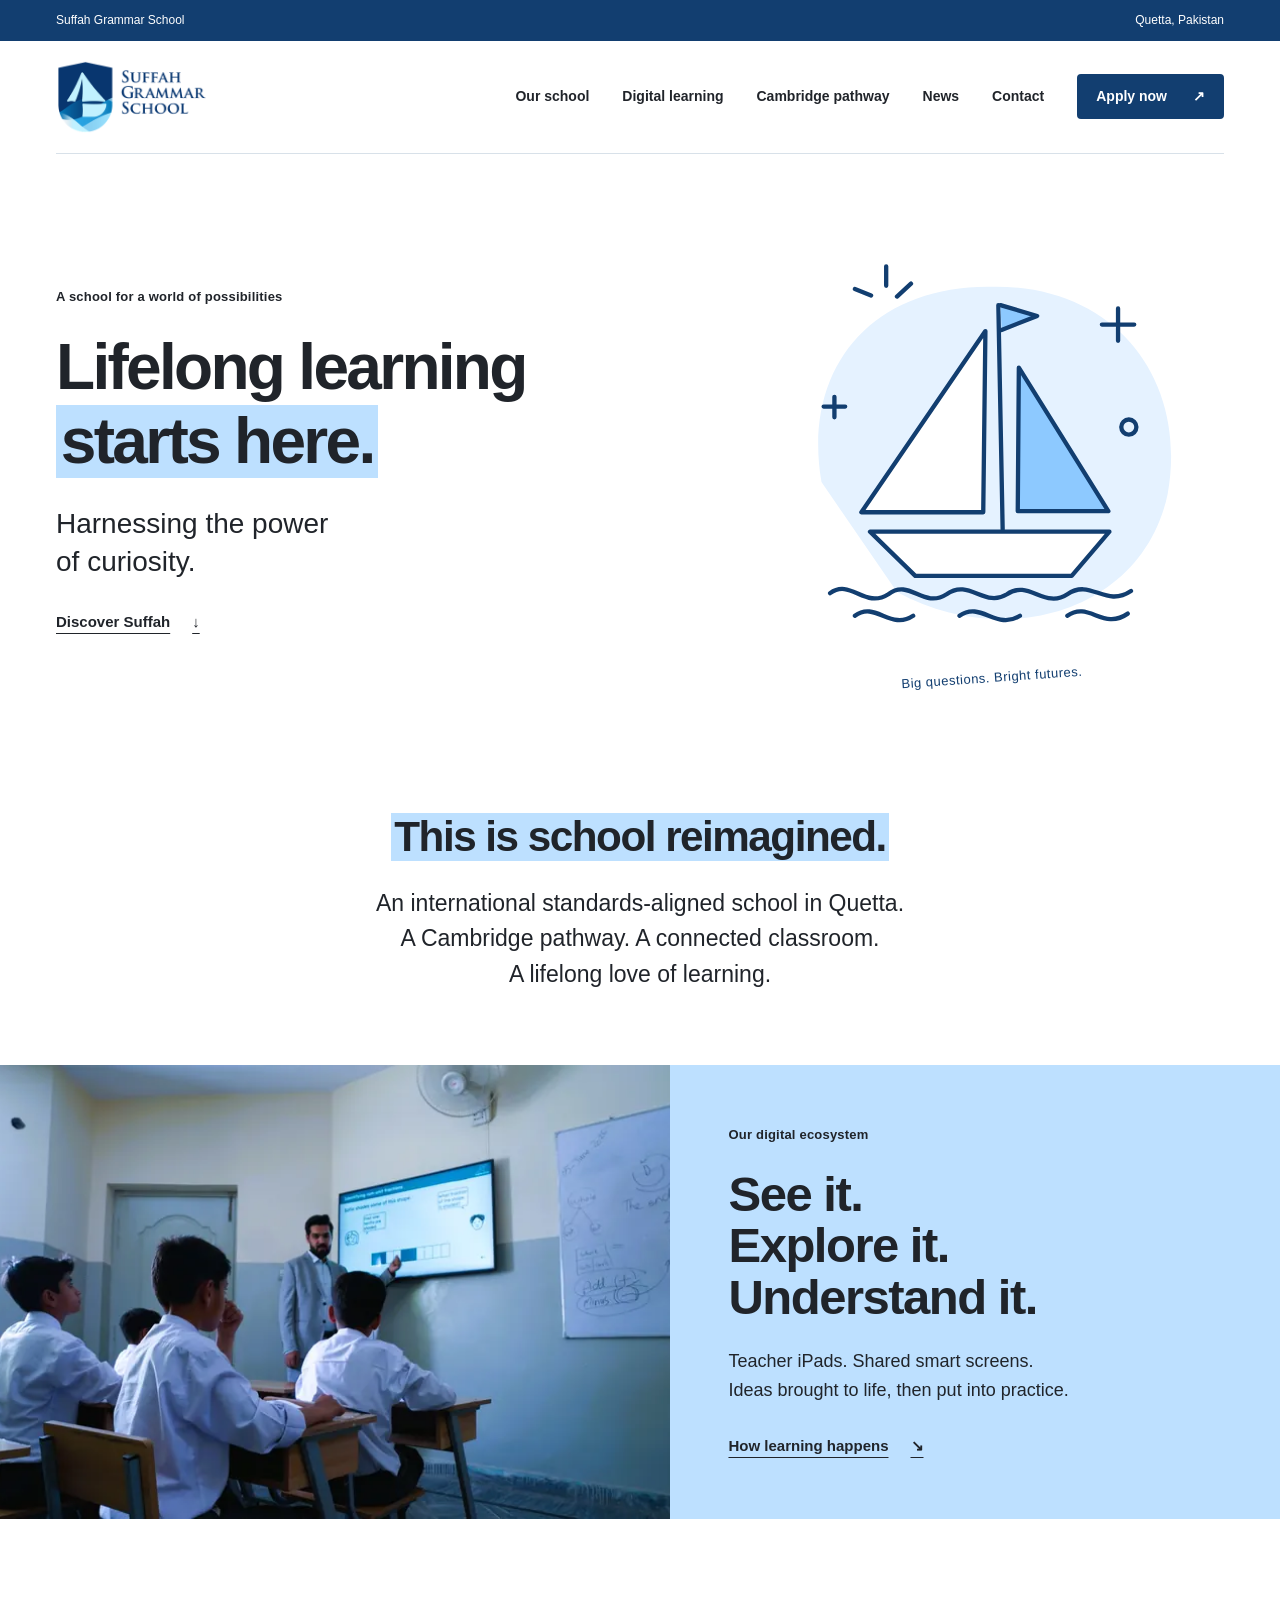
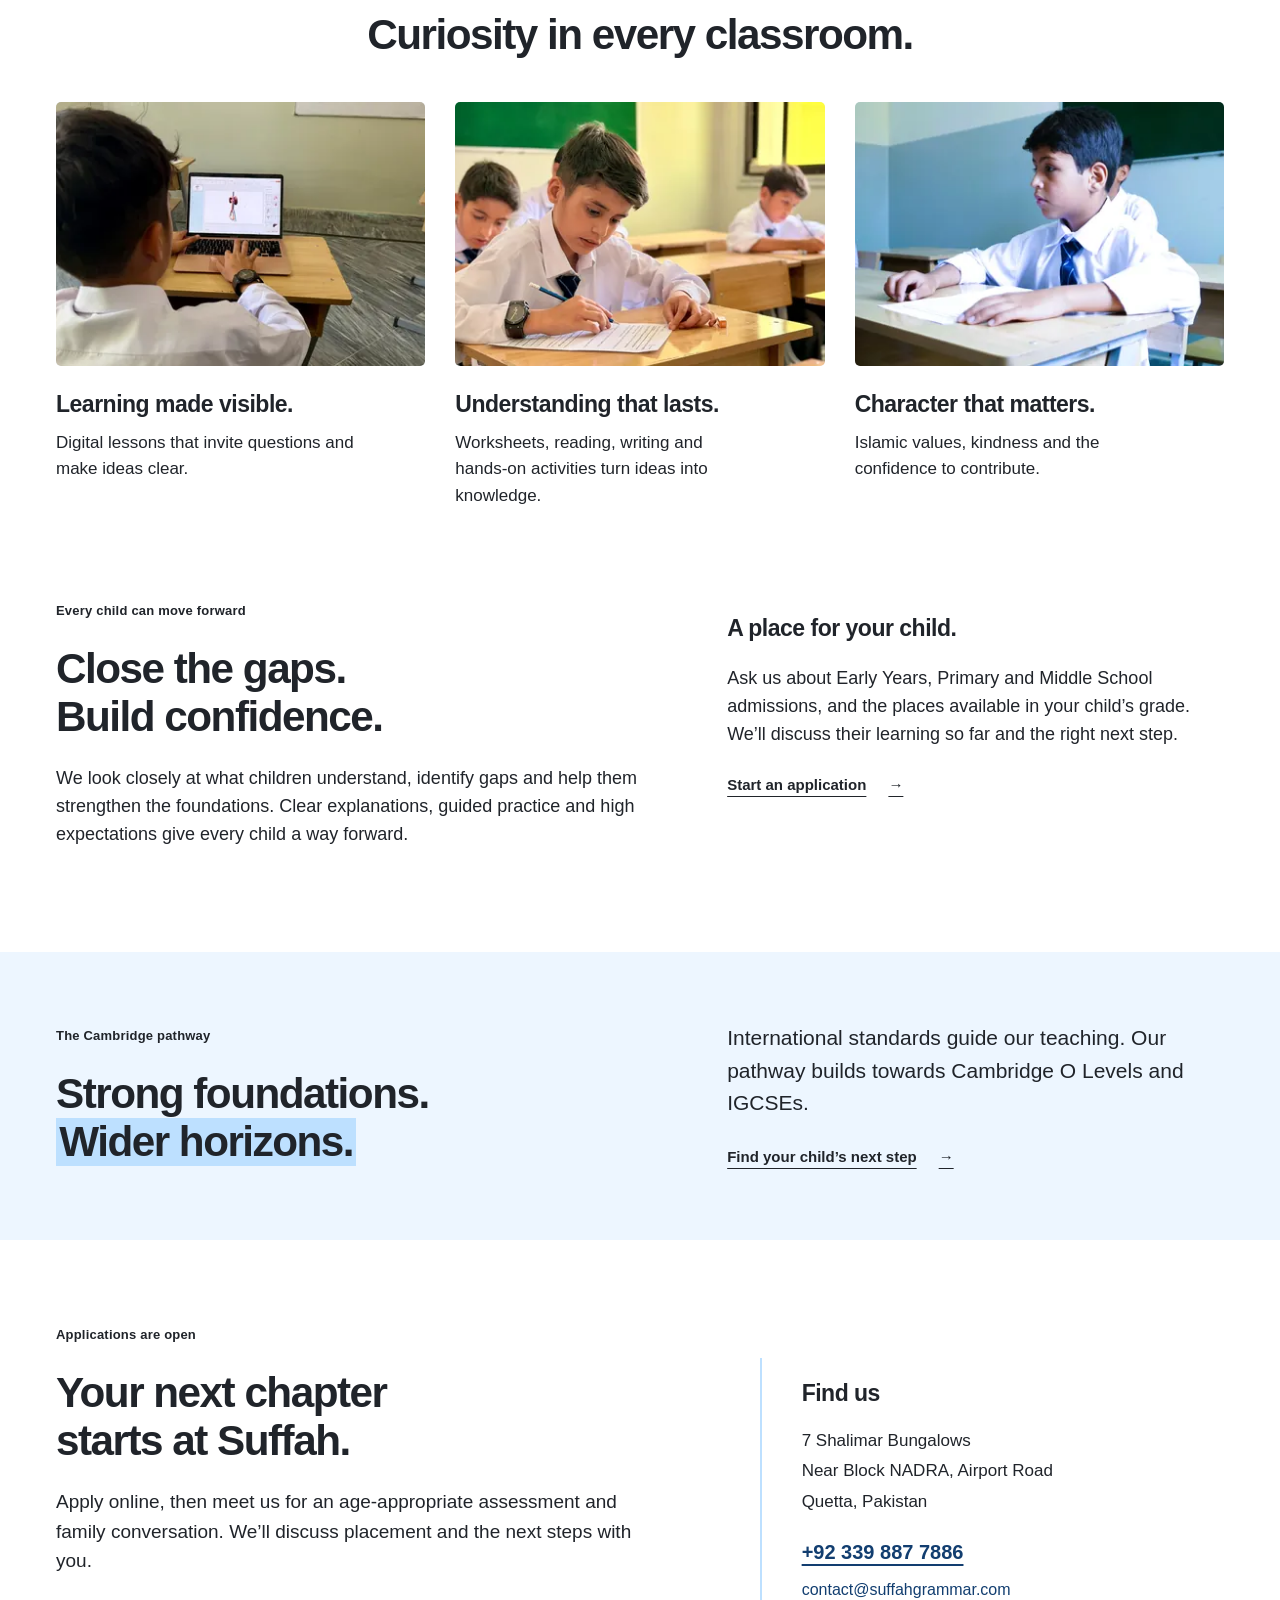
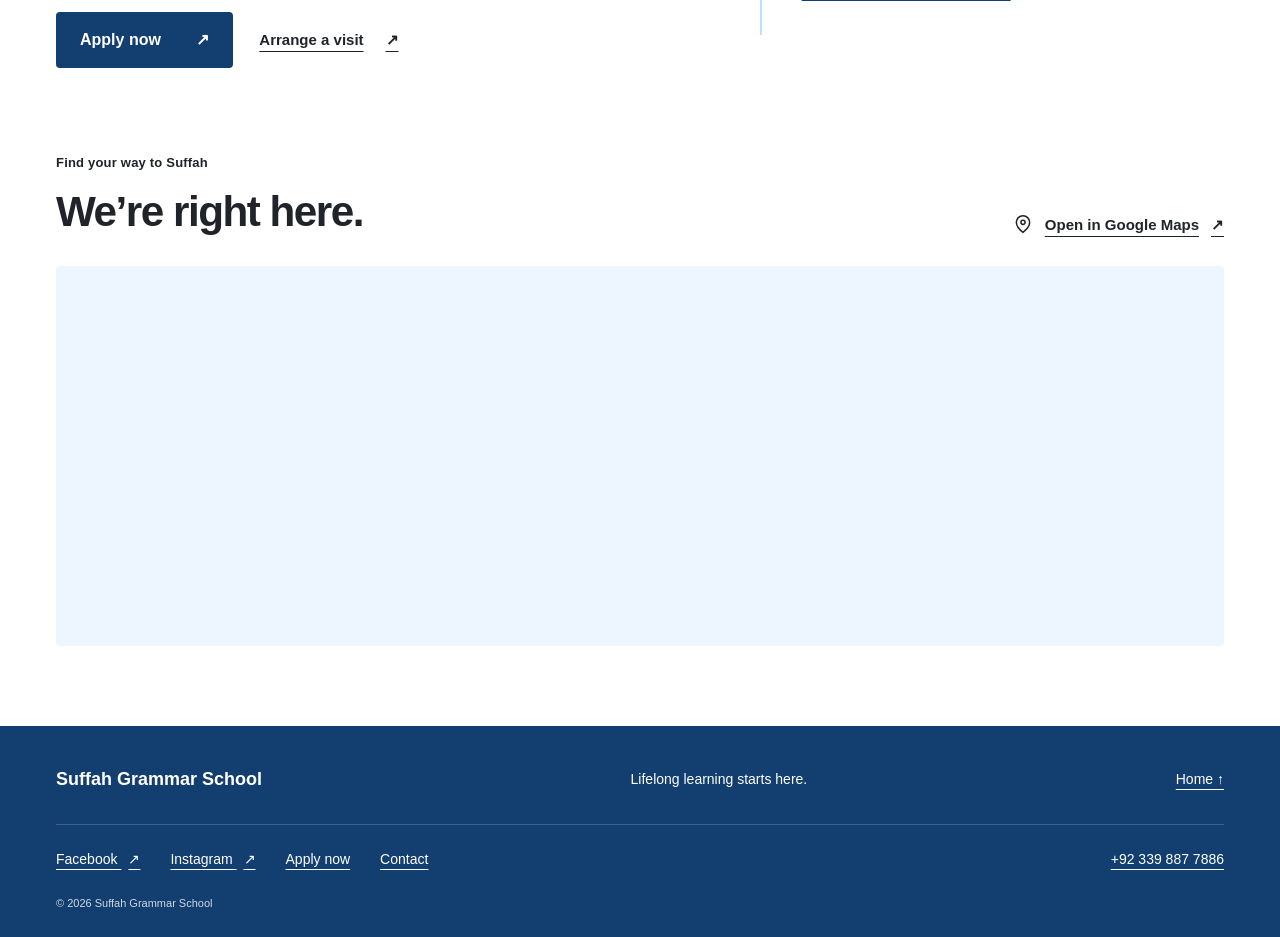
==== commit ad6820c1: "Fix admissions navigation, contact flow and shared school branding" ====
--- a/index.html
+++ b/index.html
@@ -5,6 +5,9 @@
 <title>Suffah Grammar School · Lifelong learning starts here.</title>
 <meta name="description" content="An international standards-aligned school in Quetta. A Cambridge pathway, a teacher-led digital ecosystem, and a lifelong love of learning.">
 <meta name="theme-color" content="#123e70">
+<link rel="icon" href="favicon.ico" sizes="16x16 32x32 48x48 64x64">
+<link rel="icon" type="image/png" sizes="32x32" href="assets/favicon-32.png">
+<link rel="apple-touch-icon" sizes="180x180" href="assets/apple-touch-icon.png">
 <link rel="stylesheet" href="styles.css"><script defer src="script.js"></script>
 </head>
 <body>
@@ -13,7 +16,7 @@
 <header class="wrap">
 <a href="#home" class="brand" aria-label="Suffah Grammar School home"><img src="assets/crest.webp" width="160" height="78" alt="Suffah Grammar School"></a>
 <button class="menu-toggle" aria-expanded="false" aria-controls="navigation">Menu <span aria-hidden="true">☰</span></button>
-<nav id="navigation" aria-label="Main navigation"><a href="#about">Our school</a><a href="#digital">Digital learning</a><a href="#pathway">Cambridge pathway</a><a class="button small" href="#admissions">Visit Suffah <span aria-hidden="true">↗</span></a></nav>
+<nav id="navigation" aria-label="Main navigation"><a href="#about">Our school</a><a href="#digital">Digital learning</a><a href="#pathway">Cambridge pathway</a><a href="blog.html">News</a><a href="contact.html">Contact</a><a class="button small" href="apply.html">Apply now <span aria-hidden="true">↗</span></a></nav>
 </header>
 <main id="main">
 <section class="hero wrap" id="home">
@@ -24,15 +27,17 @@
 </div>
 </section>
 <section class="statement wrap" id="about"><h2><span class="highlight">This is school reimagined.</span></h2><p>An international standards-aligned school in Quetta.<br>A Cambridge pathway. A connected classroom.<br>A lifelong love of learning.</p></section>
-<section class="digital" id="digital"><div class="photo"><img src="assets/classroom-800.webp" srcset="assets/classroom-480.webp 480w, assets/classroom-800.webp 800w, assets/classroom-1200.webp 1200w" sizes="(max-width: 760px) 100vw, 55vw" width="1200" height="675" alt="A Suffah teacher explains fractions on a shared smart screen while pupils follow the lesson." loading="lazy" decoding="async"></div><div class="digital-copy"><p class="eyebrow">Our digital ecosystem</p><h2>See it.<br> Explore it.<br> Understand it.</h2><p>Teacher-led iPads. Shared smart screens.<br>Ideas brought to life, then put into practice.</p><a class="text-link" href="#learning">How learning happens <span aria-hidden="true">↘</span></a></div></section>
+<section class="digital" id="digital"><div class="photo"><img src="assets/classroom-800.webp" srcset="assets/classroom-480.webp 480w, assets/classroom-800.webp 800w, assets/classroom-1200.webp 1200w" sizes="(max-width: 760px) 100vw, 55vw" width="1200" height="675" alt="A Suffah teacher explains fractions on a shared smart screen while pupils follow the lesson." loading="lazy" decoding="async"></div><div class="digital-copy"><p class="eyebrow">Our digital ecosystem</p><h2>See it.<br> Explore it.<br> Understand it.</h2><p>Teacher iPads. Shared smart screens.<br>Ideas brought to life, then put into practice.</p><a class="text-link" href="#learning">How learning happens <span aria-hidden="true">↘</span></a></div></section>
 <section class="learning wrap" id="learning"><h2>Curiosity in every classroom.</h2><div class="feature-grid">
 <article><div class="feature-photo"><img src="assets/digital-learning-800.webp" srcset="assets/digital-learning-480.webp 480w, assets/digital-learning-800.webp 800w, assets/digital-learning-1200.webp 1200w" sizes="(max-width: 760px) calc(100vw - 40px), (max-width: 1000px) 31vw, 380px" width="1200" height="675" alt="A Suffah pupil explores a digital anatomy model on a laptop." loading="lazy" decoding="async"></div><h3>Learning made visible.</h3><p>Digital lessons that invite questions and make ideas clear.</p></article>
-<article><div class="feature-photo"><img src="assets/written-work-800.webp" srcset="assets/written-work-480.webp 480w, assets/written-work-800.webp 800w, assets/written-work-1200.webp 1200w" sizes="(max-width: 760px) calc(100vw - 40px), (max-width: 1000px) 31vw, 380px" width="1200" height="675" alt="Suffah pupils work carefully through written classroom tasks." loading="lazy" decoding="async"></div><h3>Understanding that lasts.</h3><p>Reading, writing and hands-on practice turn ideas into knowledge.</p></article>
+<article><div class="feature-photo"><img src="assets/written-work-800.webp" srcset="assets/written-work-480.webp 480w, assets/written-work-800.webp 800w, assets/written-work-1200.webp 1200w" sizes="(max-width: 760px) calc(100vw - 40px), (max-width: 1000px) 31vw, 380px" width="1200" height="675" alt="Suffah pupils work carefully through written classroom tasks." loading="lazy" decoding="async"></div><h3>Understanding that lasts.</h3><p>Worksheets, reading, writing and hands-on activities turn ideas into knowledge.</p></article>
 <article><div class="feature-photo"><img src="assets/attentive-learning-800.webp" srcset="assets/attentive-learning-480.webp 480w, assets/attentive-learning-800.webp 800w, assets/attentive-learning-1200.webp 1200w" sizes="(max-width: 760px) calc(100vw - 40px), (max-width: 1000px) 31vw, 380px" width="1200" height="675" alt="A Suffah pupil listens attentively with an open workbook during a classroom lesson." loading="lazy" decoding="async"></div><h3>Character that matters.</h3><p>Islamic values, kindness and the confidence to contribute.</p></article>
 </div></section>
+<section class="school-details wrap" aria-labelledby="support-heading"><div><p class="eyebrow">Every child can move forward</p><h2 id="support-heading">Close the gaps.<br>Build confidence.</h2><p>We look closely at what children understand, identify gaps and help them strengthen the foundations. Clear explanations, guided practice and high expectations give every child a way forward.</p></div><div><h3>A place for your child.</h3><p>Ask us about Early Years, Primary and Middle School admissions, and the places available in your child’s grade. We’ll discuss their learning so far and the right next step.</p><a class="text-link" href="apply.html">Start an application <span aria-hidden="true">→</span></a></div></section>
 <section class="pathway" id="pathway"><div class="wrap pathway-inner"><div><p class="eyebrow">The Cambridge pathway</p><h2>Strong foundations.<br><span class="highlight">Wider horizons.</span></h2></div><div><p>International standards guide our teaching. Our pathway builds towards Cambridge O Levels and IGCSEs.</p><a class="text-link" href="#admissions">Find your child’s next step <span aria-hidden="true">→</span></a></div></div></section>
-<section class="admissions wrap" id="admissions"><div><p class="eyebrow">Come and see for yourself</p><h2>Your next chapter<br>starts at Suffah.</h2><p>Meet us. Explore a classroom. Ask your questions.</p><a class="button" href="mailto:contact@suffahgrammar.com?subject=Arrange%20a%20school%20visit">Arrange a visit <span aria-hidden="true">↗</span></a></div><div class="contact"><h3>Find us</h3><address>7 Shalimar Bungalows<br>Near Block NADRA, Airport Road<br>Quetta, Pakistan</address><a href="tel:+923398877886" class="contact-phone">+92 339 887 7886</a><a href="mailto:contact@suffahgrammar.com">contact@suffahgrammar.com</a></div></section>
+<section class="admissions wrap" id="admissions"><div><p class="eyebrow">Applications are open</p><h2>Your next chapter<br>starts at Suffah.</h2><p>Apply online, then meet us for an age-appropriate assessment and family conversation. We’ll discuss placement and the next steps with you.</p><a class="button" href="apply.html">Apply now <span aria-hidden="true">↗</span></a> <a class="text-link visit-link" href="mailto:contact@suffahgrammar.com?subject=Arrange%20a%20school%20visit">Arrange a visit <span aria-hidden="true">↗</span></a></div><div class="contact"><h3>Find us</h3><address>7 Shalimar Bungalows<br>Near Block NADRA, Airport Road<br>Quetta, Pakistan</address><a href="tel:+923398877886" class="contact-phone">+92 339 887 7886</a><a href="mailto:contact@suffahgrammar.com">contact@suffahgrammar.com</a></div></section>
 <section class="location wrap" aria-labelledby="location-heading"><div class="location-heading"><div><p class="eyebrow">Find your way to Suffah</p><h2 id="location-heading">We’re right here.</h2></div><a class="text-link map-link" href="https://maps.app.goo.gl/nrNajizDr9tdLnMu7" target="_blank" rel="noopener noreferrer"><svg viewBox="0 0 24 24" width="20" height="20" fill="none" stroke="currentColor" stroke-width="1.8" aria-hidden="true"><path d="M20 10c0 6-8 12-8 12S4 16 4 10a8 8 0 1 1 16 0Z"/><circle cx="12" cy="10" r="2.5"/></svg>Open in Google Maps <span aria-hidden="true">↗</span></a></div><iframe title="Suffah Grammar School location on Google Maps" src="https://www.google.com/maps/embed?pb=!1m18!1m12!1m3!1d3446.887152625197!2d66.9877105!3d30.2402944!2m3!1f0!2f0!3f0!3m2!1i1024!2i768!4f13.1!3m3!1m2!1s0x3ed2e1c1c35e0dab%3A0xf099ffb978bb62bd!2sSuffah%20Grammar%20School!5e0!3m2!1sen!2sus!4v1792916186809!5m2!1sen!2sus" width="1200" height="380" style="border:0" allowfullscreen loading="lazy" referrerpolicy="strict-origin-when-cross-origin"></iframe></section>
 </main>
-<footer><div class="wrap footer-inner"><span>Suffah Grammar School</span><p>Lifelong learning starts here.</p><a href="#home">Back to top ↑</a></div><div class="wrap footer-socials" aria-label="Follow Suffah Grammar School"><a href="https://www.facebook.com/731927980005603" target="_blank" rel="noopener noreferrer">Facebook <span aria-hidden="true">↗</span></a><a href="https://www.instagram.com/suffahgrammar" target="_blank" rel="noopener noreferrer">Instagram <span aria-hidden="true">↗</span></a><a href="tel:+923398877886">+92 339 887 7886</a></div><div class="wrap copyright">© <span id="year">2026</span> Suffah Grammar School</div></footer>
+<footer><div class="wrap footer-inner"><span>Suffah Grammar School</span><p>Lifelong learning starts here.</p><a href="index.html#home">Home ↑</a></div><div class="wrap footer-socials" aria-label="Follow Suffah Grammar School"><a href="https://www.facebook.com/731927980005603" target="_blank" rel="noopener noreferrer">Facebook <span aria-hidden="true">↗</span></a><a href="https://www.instagram.com/suffahgrammar" target="_blank" rel="noopener noreferrer">Instagram <span aria-hidden="true">↗</span></a><a href="apply.html">Apply now</a><a href="contact.html">Contact</a><a href="tel:+923398877886">+92 339 887 7886</a></div><div class="wrap copyright">© <span id="year">2026</span> Suffah Grammar School</div></footer>
 </body></html>
+
--- a/styles.css
+++ b/styles.css
@@ -12,3 +12,11 @@
 
 /* Optimised original school photographs */
 .digital .photo img{width:100%;height:100%;left:0;top:0;object-fit:cover;object-position:55% center}.feature-photo img{width:100%;height:100%;object-fit:cover;object-position:center}.feature-grid article:nth-child(3) .feature-photo img{object-position:48% center}@media(max-width:760px){.digital .photo{aspect-ratio:16/9;min-height:0}.digital .photo img{object-position:center}}
+
+
+/* Shared admissions and contact pages */
+.school-details{display:grid;grid-template-columns:1.2fr 1fr;gap:75px;padding:0 0 80px}.school-details p:not(.eyebrow){margin:24px 0;font-size:18px}.school-details h3{margin-top:14px}.visit-link{margin:22px 0 0 22px}.contact-intro{padding:65px 0 40px}.contact-intro>p:last-child{font-size:20px;margin-top:24px;max-width:650px}.enquiry-layout{display:grid;grid-template-columns:1fr 1.2fr;gap:80px;padding:30px 0 75px}.enquiry-layout h2{font-size:32px;margin-bottom:24px}.enquiry-layout p{margin:20px 0}.enquiry-layout .contact{align-self:start}.enquiry-layout label{display:block;font-weight:700;margin:18px 0 7px}.enquiry-layout input,.enquiry-layout select,.enquiry-layout textarea{display:block;width:100%;padding:13px;border:1px solid #9bafc0;border-radius:4px;font:inherit;background:white;color:var(--ink)}.enquiry-layout button{margin-top:22px}.enquiry-layout input:focus-visible,.enquiry-layout select:focus-visible,.enquiry-layout textarea:focus-visible{outline:3px solid var(--accent);outline-offset:2px}
+.legacy-page{--navy:#123e70;--blue-dark:#123e70;--blue-mid:#0965b5;--blue-light:#4d799d;--blue-pale:#bde0ff;--blue-faint:#edf6ff;--cream:#edf6ff;--warm-white:#fff;--text-dark:#20242a;--text-mid:#3a4e6b;--text-light:#52667b;--gold:#bde0ff;--gold-light:#edf6ff;--trajan:'Trebuchet MS',Arial,sans-serif;--serif:'Trebuchet MS',Arial,sans-serif;--sans:'Trebuchet MS',Arial,sans-serif;background:white;font-family:var(--sans)}
+.legacy-page header nav{position:static;inset:auto;z-index:auto;height:auto;padding:0;background:white;border:0;box-shadow:none;letter-spacing:normal}.legacy-page header nav a{color:var(--ink);text-transform:none;letter-spacing:normal}.legacy-page header nav a.button{color:white}.legacy-page .page-header{padding:64px max(28px,calc((100% - 1200px)/2)) 60px;background:var(--pale)}.legacy-page .page-header h1{font-family:var(--sans);color:var(--ink);font-size:clamp(38px,5vw,60px);letter-spacing:-2px}.legacy-page .page-header p{color:var(--text-mid)}.legacy-page .section-label{color:var(--blue)!important}.legacy-page footer{padding:40px 0 25px}.legacy-page .footer-inner p{color:white}.legacy-page .process-step h4,.legacy-page .panel-title,.legacy-page .review-box h4{letter-spacing:0}.legacy-page .progress-bar{position:static}.legacy-page input,.legacy-page select,.legacy-page textarea{font-family:var(--sans)}
+@media(max-width:1000px){header nav{gap:18px}.school-details,.enquiry-layout{gap:40px}}
+@media(max-width:760px){.school-details,.enquiry-layout{grid-template-columns:1fr;gap:32px}.school-details{padding-bottom:55px}.contact-intro{padding:45px 0 25px}.enquiry-layout{padding-bottom:55px}.visit-link{display:flex;margin-left:0;width:fit-content}.legacy-page header nav{display:none;position:absolute;inset:91px -20px auto;height:auto;padding:24px;background:white;border-bottom:1px solid var(--line);box-shadow:0 8px 10px #123e700b;z-index:210}.legacy-page header nav.open{display:flex}.legacy-page .page-header{padding:45px 20px}.legacy-page .form-area{padding:35px 20px}.legacy-page .step-btn{font-size:10px;letter-spacing:0;padding:8px 4px}}
